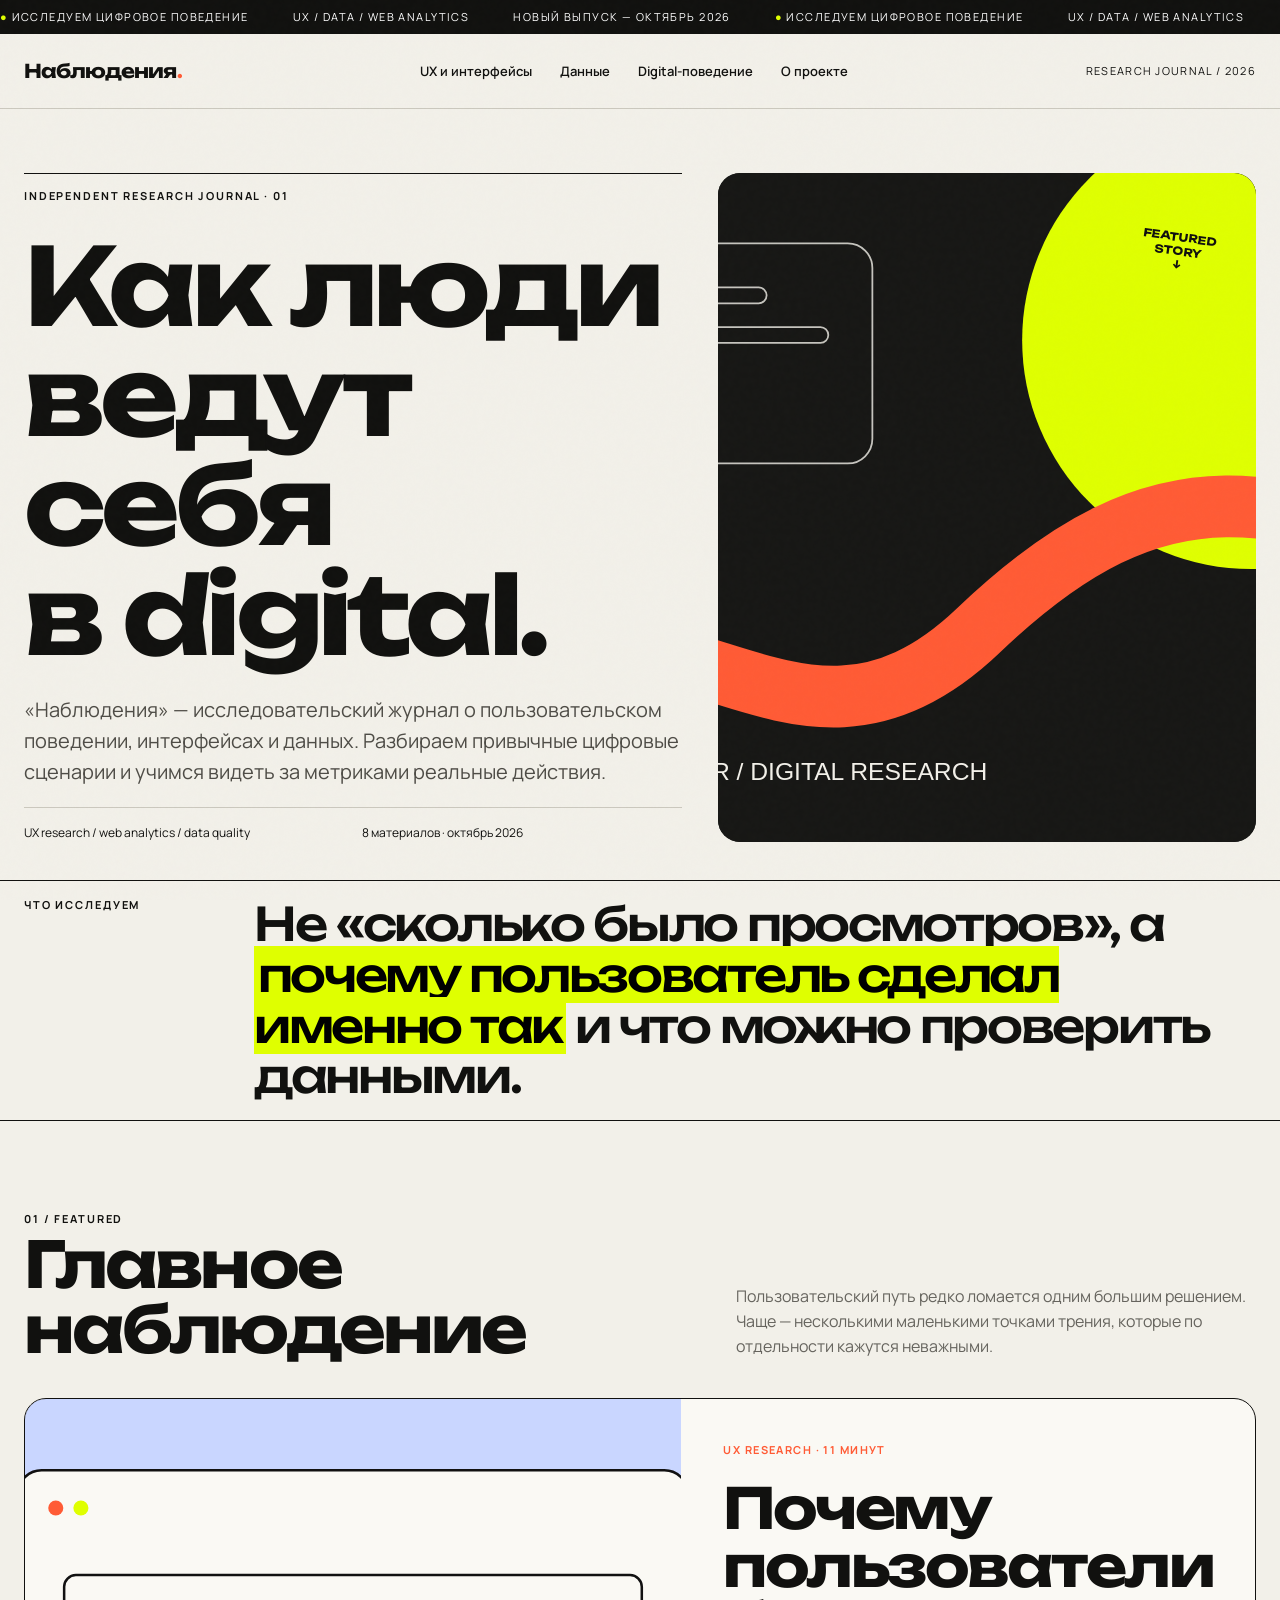
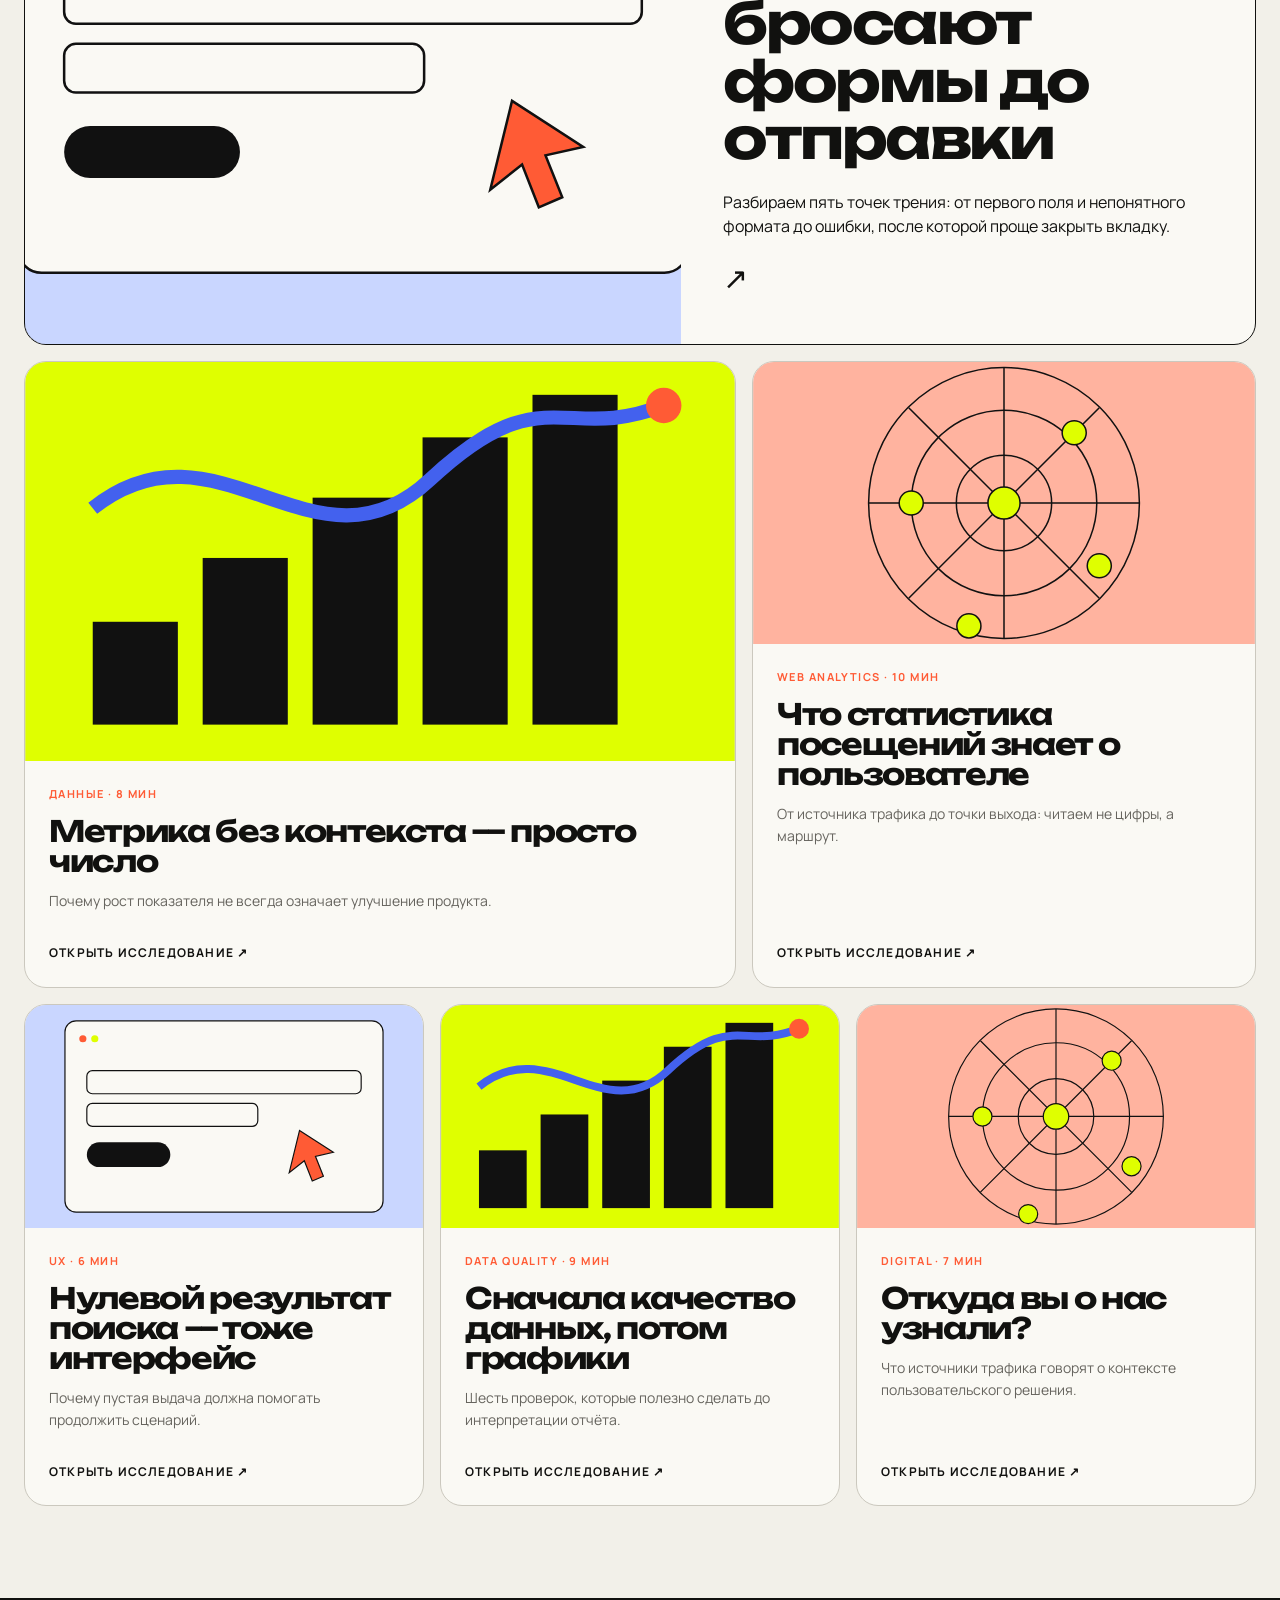
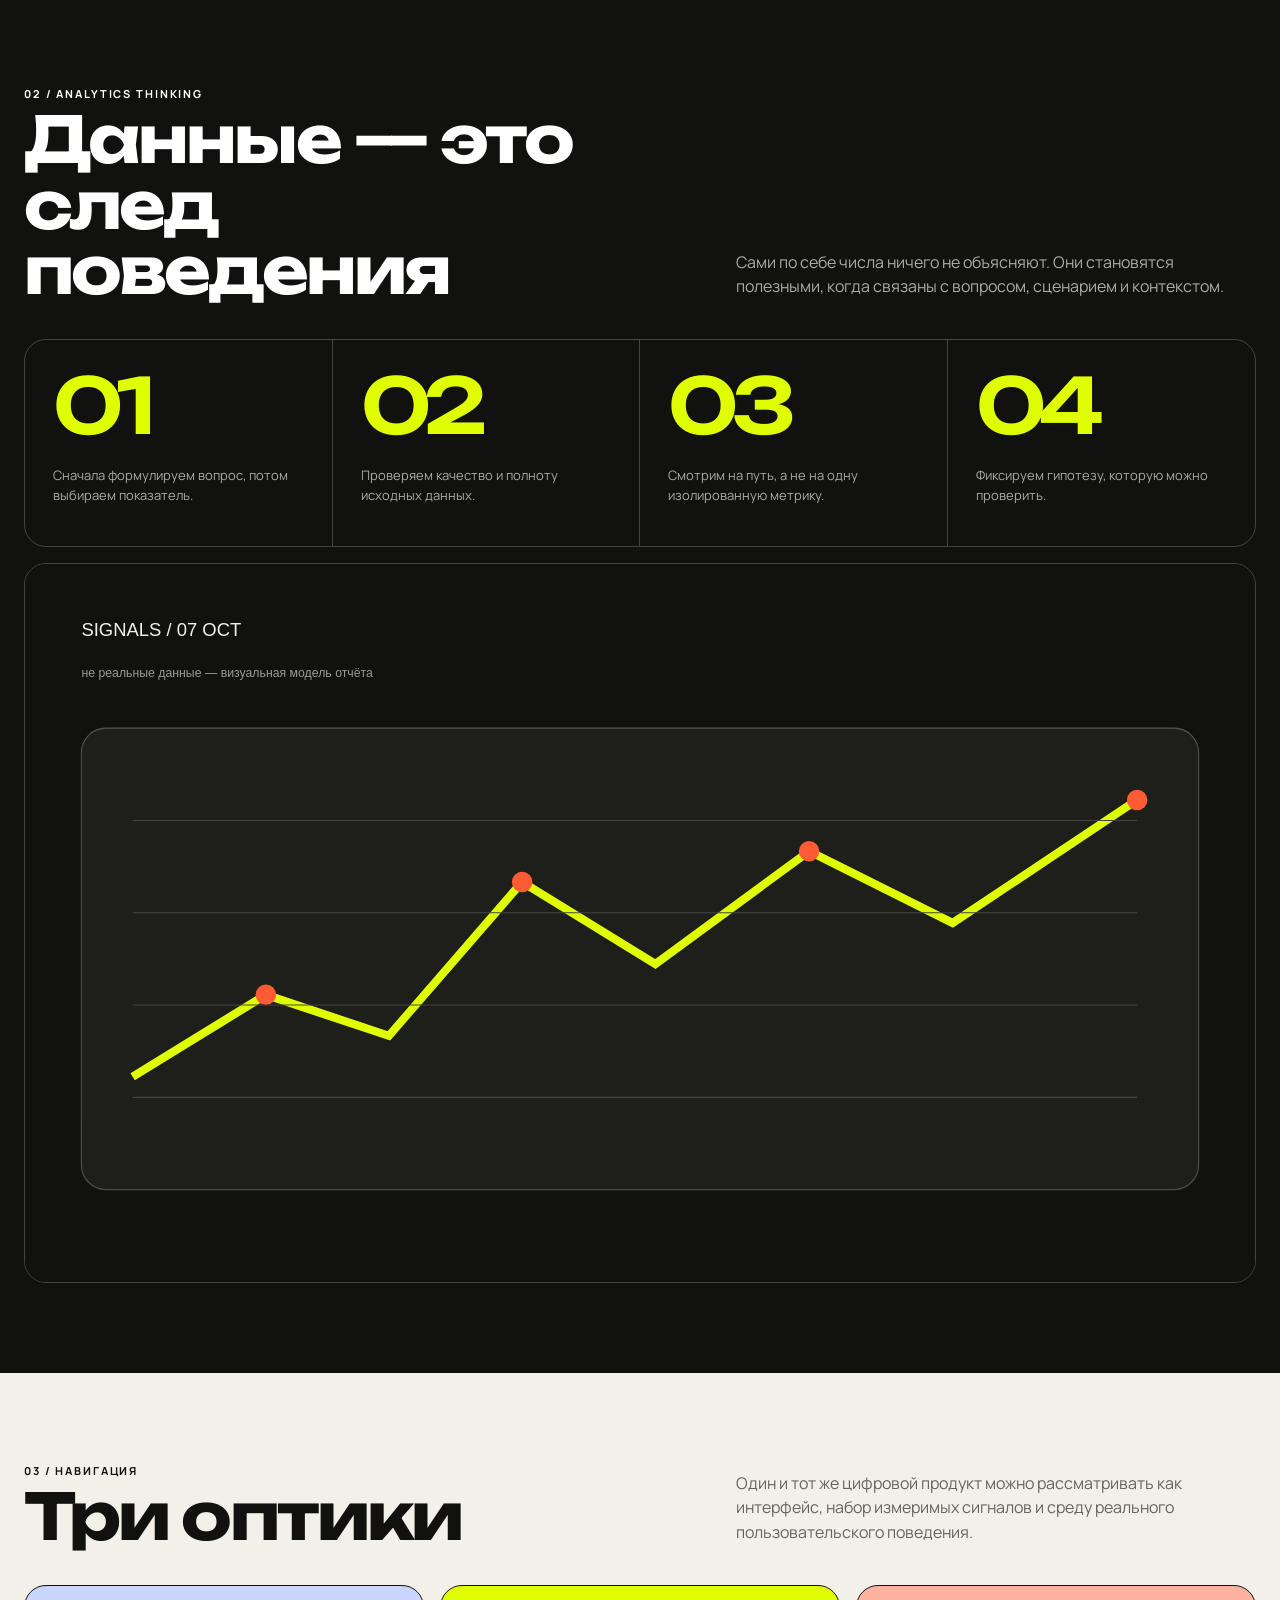
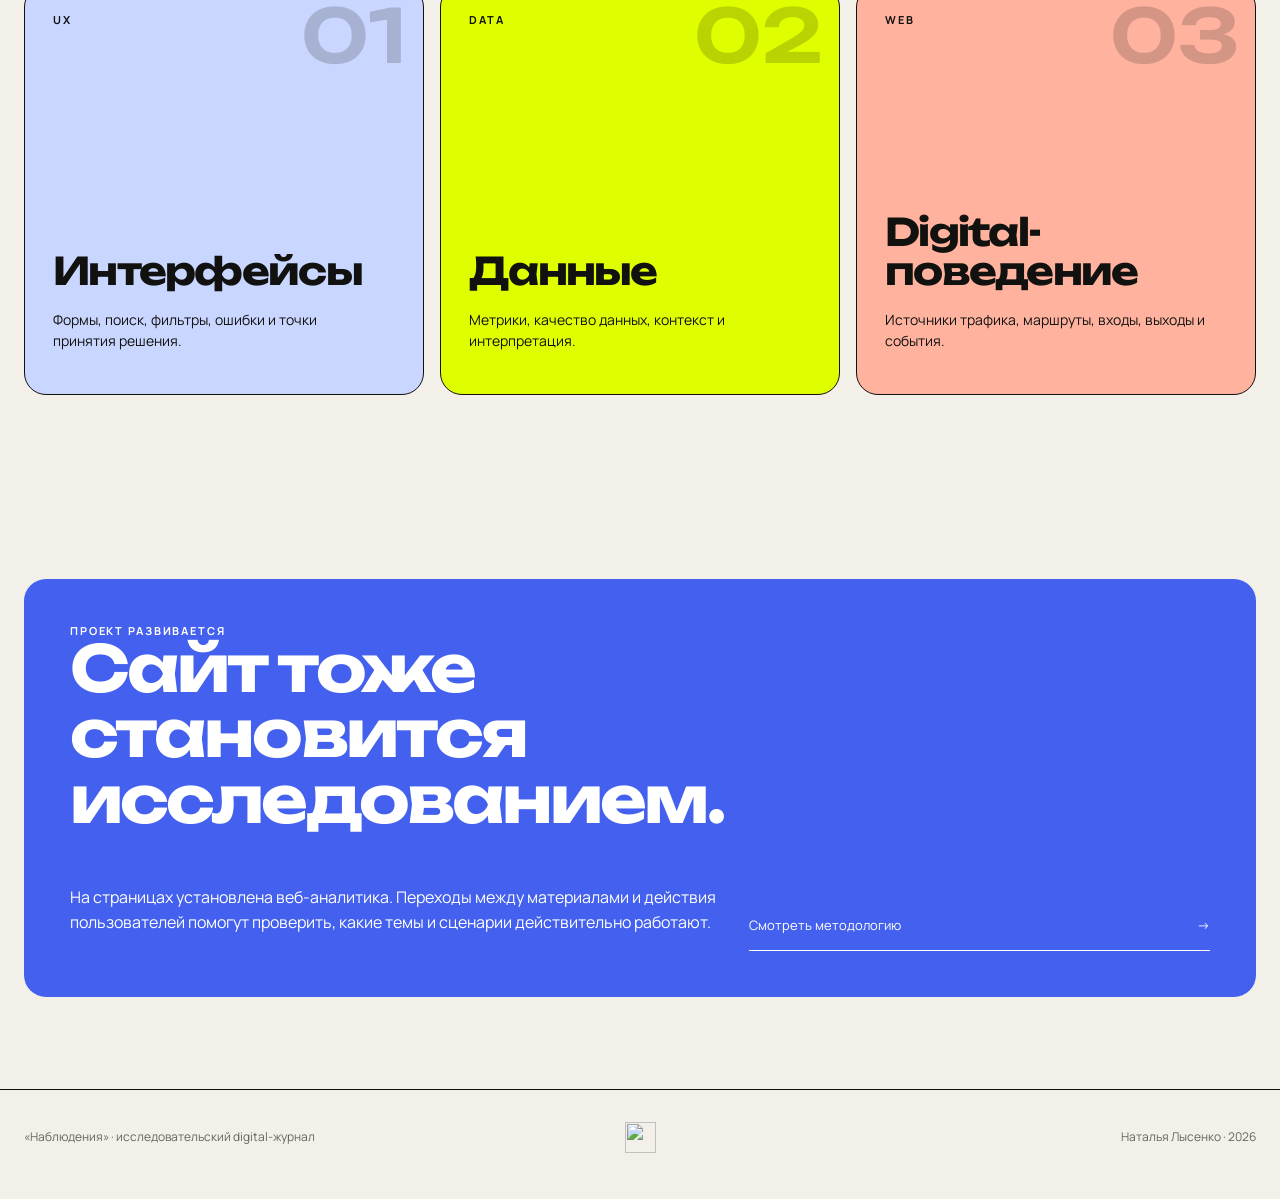
==== index.html @ cfd0d116 "Финальный дизайн исследовательского журнала" ====
<!doctype html><html lang="ru"><head><meta charset="utf-8"><meta name="viewport" content="width=device-width,initial-scale=1"><title>Исследовательский журнал о digital-поведении — Наблюдения</title><meta name="description" content="UX, web analytics, данные и пользовательское поведение."><link rel="stylesheet" href="style.css"></head><body><div class="progress"></div><div class="topbar"><div class="topbar-track"><span><b>●</b> исследуем цифровое поведение</span><span>UX / DATA / WEB ANALYTICS</span><span>новый выпуск — октябрь 2026</span><span><b>●</b> исследуем цифровое поведение</span><span>UX / DATA / WEB ANALYTICS</span><span>новый выпуск — октябрь 2026</span></div></div><header><div class="wrap"><nav><a class="logo" href="index.html">Наблюдения<i>.</i></a><div class="navlinks"><a href="interfaces.html">UX и интерфейсы</a><a href="data.html">Данные</a><a href="internet.html">Digital-поведение</a><a href="about.html">О проекте</a></div><div class="nav-meta">Research journal / 2026</div><button class="menu" aria-label="Меню">☰</button></nav></div></header><main>
<section class="wrap hero"><div class="hero-copy"><div><div class="kicker">Independent research journal · 01</div><h1>Как люди<br>ведут себя<br>в digital.</h1><p class="hero-lead">«Наблюдения» — исследовательский журнал о пользовательском поведении, интерфейсах и данных. Разбираем привычные цифровые сценарии и учимся видеть за метриками реальные действия.</p></div><div class="hero-foot"><span>UX research / web analytics / data quality</span><span>8 материалов · октябрь 2026</span></div></div><a class="hero-media" href="form.html"><img src="cover-behavior.svg" alt="Иллюстрация цифрового поведения"><div class="hero-badge">FEATURED<br>STORY<br>↓</div></a></section>
<section class="manifesto"><div class="wrap"><div class="kicker">Что исследуем</div><p>Не «сколько было просмотров», а <mark>почему пользователь сделал именно так</mark> и что можно проверить данными.</p></div></section>
<section class="section"><div class="wrap"><div class="section-head reveal"><div><div class="kicker">01 / Featured</div><h2>Главное наблюдение</h2></div><p>Пользовательский путь редко ломается одним большим решением. Чаще — несколькими маленькими точками трения, которые по отдельности кажутся неважными.</p></div><a class="lead-story reveal" href="form.html" data-event="featured_form"><div class="visual"><img src="cover-interface.svg" alt="Интерфейс формы"></div><div class="copy"><div class="story-meta">UX research · 11 минут</div><h3>Почему пользователи бросают формы до отправки</h3><p>Разбираем пять точек трения: от первого поля и непонятного формата до ошибки, после которой проще закрыть вкладку.</p><div class="arrow">↗</div></div></a><div class="story-grid"><a class="story-card reveal" href="metrics.html" data-event="home_metrics"><img src="cover-data.svg" alt=""><div class="body"><div class="story-meta">Данные · 8 мин</div><h3>Метрика без контекста — просто число</h3><p>Почему рост показателя не всегда означает улучшение продукта.</p><div class="read">Открыть исследование ↗</div></div></a><a class="story-card reveal" href="visits.html" data-event="home_visits"><img src="cover-internet.svg" alt=""><div class="body"><div class="story-meta">Web analytics · 10 мин</div><h3>Что статистика посещений знает о пользователе</h3><p>От источника трафика до точки выхода: читаем не цифры, а маршрут.</p><div class="read">Открыть исследование ↗</div></div></a><a class="story-card reveal" href="empty-search.html" data-event="home_empty-search"><img src="cover-interface.svg" alt=""><div class="body"><div class="story-meta">UX · 6 мин</div><h3>Нулевой результат поиска — тоже интерфейс</h3><p>Почему пустая выдача должна помогать продолжить сценарий.</p><div class="read">Открыть исследование ↗</div></div></a><a class="story-card reveal" href="quality.html" data-event="home_quality"><img src="cover-data.svg" alt=""><div class="body"><div class="story-meta">Data quality · 9 мин</div><h3>Сначала качество данных, потом графики</h3><p>Шесть проверок, которые полезно сделать до интерпретации отчёта.</p><div class="read">Открыть исследование ↗</div></div></a><a class="story-card reveal" href="referrals.html" data-event="home_referrals"><img src="cover-internet.svg" alt=""><div class="body"><div class="story-meta">Digital · 7 мин</div><h3>Откуда вы о нас узнали?</h3><p>Что источники трафика говорят о контексте пользовательского решения.</p><div class="read">Открыть исследование ↗</div></div></a></div></div></section>
<section class="data-band"><div class="wrap"><div class="section-head reveal"><div><div class="kicker">02 / Analytics thinking</div><h2>Данные — это след поведения</h2></div><p>Сами по себе числа ничего не объясняют. Они становятся полезными, когда связаны с вопросом, сценарием и контекстом.</p></div><div class="metrics-grid reveal"><div class="metric"><div class="num">01</div><p>Сначала формулируем вопрос, потом выбираем показатель.</p></div><div class="metric"><div class="num">02</div><p>Проверяем качество и полноту исходных данных.</p></div><div class="metric"><div class="num">03</div><p>Смотрим на путь, а не на одну изолированную метрику.</p></div><div class="metric"><div class="num">04</div><p>Фиксируем гипотезу, которую можно проверить.</p></div></div><div class="chart reveal"><img src="viz-dashboard.svg" alt="Концептуальная визуализация аналитического отчёта"></div></div></section>
<section class="section"><div class="wrap"><div class="section-head reveal"><div><div class="kicker">03 / Навигация</div><h2>Три оптики</h2></div><p>Один и тот же цифровой продукт можно рассматривать как интерфейс, набор измеримых сигналов и среду реального пользовательского поведения.</p></div><div class="topics"><a class="topic reveal" href="interfaces.html"><div class="n">01</div><div class="kicker">UX</div><h3>Интерфейсы</h3><p>Формы, поиск, фильтры, ошибки и точки принятия решения.</p></a><a class="topic reveal" href="data.html"><div class="n">02</div><div class="kicker">DATA</div><h3>Данные</h3><p>Метрики, качество данных, контекст и интерпретация.</p></a><a class="topic reveal" href="internet.html"><div class="n">03</div><div class="kicker">WEB</div><h3>Digital-поведение</h3><p>Источники трафика, маршруты, входы, выходы и события.</p></a></div></div></section>
<section class="section"><div class="wrap"><div class="newsletter reveal"><div><div class="kicker">Проект развивается</div><h2>Сайт тоже становится исследованием.</h2><p>На страницах установлена веб-аналитика. Переходы между материалами и действия пользователей помогут проверить, какие темы и сценарии действительно работают.</p></div><div class="fake-input">Смотреть методологию <span>→</span></div></div></div></section></main><footer><div class="wrap footer-grid"><span>«Наблюдения» · исследовательский digital-журнал</span><!--LiveInternet counter--><a href="https://www.liveinternet.ru/click" target="_blank"><img id="licntEFAA" width="31" height="31" style="border:0" title="LiveInternet" src="[data-uri]" alt=""/></a><script>(function(d,s){d.getElementById("licntEFAA").src="https://counter.yadro.ru/hit?t38.6;r"+escape(d.referrer)+((typeof(s)=="undefined")?"":";s"+s.width+"*"+s.height+"*"+(s.colorDepth?s.colorDepth:s.pixelDepth))+";u"+escape(d.URL)+";h"+escape(d.title.substring(0,150))+";"+Math.random()})(document,screen)</script><!--/LiveInternet--><span>Наталья Лысенко · 2026</span></div></footer><script src="script.js"></script></body></html>
---- style.css ----
@import url('https://fonts.googleapis.com/css2?family=Manrope:wght@400;500;600;700&family=Unbounded:wght@500;600;700&display=swap');
:root{--bg:#f2f0e9;--ink:#11110f;--muted:#66645e;--line:#cbc8be;--acid:#dfff00;--orange:#ff5b35;--blue:#4361ee;--paper:#faf9f4;--max:1280px;--r:22px}
*{box-sizing:border-box}html{scroll-behavior:smooth}body{margin:0;background:var(--bg);color:var(--ink);font-family:Manrope,Arial,sans-serif;line-height:1.55}body:before{content:"";position:fixed;inset:0;pointer-events:none;opacity:.12;background-image:url("data:image/svg+xml,%3Csvg viewBox='0 0 180 180' xmlns='http://www.w3.org/2000/svg'%3E%3Cfilter id='n'%3E%3CfeTurbulence type='fractalNoise' baseFrequency='.8' numOctaves='3' stitchTiles='stitch'/%3E%3C/filter%3E%3Crect width='100%25' height='100%25' filter='url(%23n)' opacity='.14'/%3E%3C/svg%3E");z-index:9999}a{color:inherit;text-decoration:none}img{display:block;max-width:100%}.wrap{width:min(calc(100% - 48px),var(--max));margin:auto}.display,h1,h2,h3{font-family:Unbounded,Arial,sans-serif;line-height:1.02;letter-spacing:-.045em}h1,h2,h3,p{margin-top:0}.kicker{font:700 11px/1 Manrope,sans-serif;text-transform:uppercase;letter-spacing:.17em}.muted{color:var(--muted)}
.topbar{height:34px;background:var(--ink);color:white;font-size:11px;text-transform:uppercase;letter-spacing:.13em;display:flex;align-items:center;overflow:hidden}.topbar-track{display:flex;gap:44px;white-space:nowrap;animation:marquee 24s linear infinite}.topbar b{color:var(--acid)}@keyframes marquee{to{transform:translateX(-50%)}}
header{position:sticky;top:0;z-index:100;background:rgba(242,240,233,.88);backdrop-filter:blur(16px);border-bottom:1px solid var(--line)}nav{height:74px;display:flex;align-items:center;justify-content:space-between}.logo{font:700 19px Unbounded,sans-serif;letter-spacing:-.05em}.logo i{color:var(--orange);font-style:normal}.navlinks{display:flex;gap:28px;font-size:13px;font-weight:600}.navlinks a{transition:.2s}.navlinks a:hover{opacity:.5}.nav-meta{font-size:11px;text-transform:uppercase;letter-spacing:.12em}.menu{display:none;background:none;border:0;font-size:22px}.progress{position:fixed;top:0;left:0;height:3px;background:var(--orange);width:0;z-index:200}
.hero{min-height:680px;padding:64px 0 38px;display:grid;grid-template-columns:1.1fr .9fr;gap:36px;align-items:stretch}.hero-copy{display:flex;flex-direction:column;justify-content:space-between;border-top:1px solid var(--ink);padding-top:16px}.hero h1{font-size:clamp(62px,8.4vw,126px);margin:30px 0 24px}.hero-lead{font-size:20px;max-width:680px;color:#4e4c46}.hero-foot{display:grid;grid-template-columns:1fr 1fr;gap:18px;border-top:1px solid var(--line);padding-top:16px;font-size:12px}.hero-media{position:relative;border-radius:var(--r);overflow:hidden;background:#171715;min-height:560px}.hero-media img{width:100%;height:100%;object-fit:cover;transition:transform .8s cubic-bezier(.2,.8,.2,1)}.hero-media:hover img{transform:scale(1.035)}.hero-badge{position:absolute;right:18px;top:18px;width:120px;height:120px;border-radius:50%;background:var(--acid);display:grid;place-items:center;text-align:center;font:700 11px Unbounded;transform:rotate(8deg);animation:float 4s ease-in-out infinite}@keyframes float{50%{transform:rotate(4deg) translateY(8px)}}
.manifesto{border-block:1px solid var(--ink);padding:18px 0}.manifesto .wrap{display:grid;grid-template-columns:180px 1fr;gap:50px;align-items:start}.manifesto p{font:500 clamp(26px,3.6vw,52px)/1.1 Unbounded;margin:0;letter-spacing:-.05em}.manifesto mark{background:var(--acid);padding:0 .08em}
.section{padding:92px 0}.section-head{display:grid;grid-template-columns:1fr 1fr;gap:32px;align-items:end;margin-bottom:36px}.section-head h2{font-size:clamp(38px,5vw,68px);margin:8px 0 0}.section-head p{max-width:520px;margin:0 0 4px auto;color:var(--muted)}
.lead-story{display:grid;grid-template-columns:1.1fr .9fr;border:1px solid var(--ink);border-radius:var(--r);overflow:hidden;background:var(--paper);transition:.3s}.lead-story:hover{transform:translateY(-4px);box-shadow:8px 8px 0 var(--ink)}.lead-story .visual{min-height:500px;background:#191917}.lead-story .visual img{width:100%;height:100%;object-fit:cover}.lead-story .copy{padding:42px;display:flex;flex-direction:column}.lead-story h3{font-size:clamp(36px,4.4vw,62px);margin:22px 0}.story-meta{font-size:11px;text-transform:uppercase;letter-spacing:.13em;color:var(--orange);font-weight:700}.arrow{margin-top:auto;font-size:30px}.story-grid{display:grid;grid-template-columns:repeat(12,1fr);gap:16px;margin-top:16px}.story-card{border:1px solid var(--line);background:var(--paper);border-radius:var(--r);overflow:hidden;transition:.25s;display:flex;flex-direction:column}.story-card:nth-child(1){grid-column:span 7}.story-card:nth-child(2){grid-column:span 5}.story-card:nth-child(3){grid-column:span 4}.story-card:nth-child(4){grid-column:span 4}.story-card:nth-child(5){grid-column:span 4}.story-card:hover{border-color:var(--ink);transform:translateY(-5px)}.story-card img{width:100%;aspect-ratio:16/9;object-fit:cover;background:#ddd}.story-card .body{padding:24px;display:flex;flex-direction:column;flex:1}.story-card h3{font-size:clamp(22px,2.3vw,32px);margin:14px 0}.story-card p{color:var(--muted);font-size:14px}.story-card .read{margin-top:auto;padding-top:18px;font-size:12px;font-weight:700;text-transform:uppercase;letter-spacing:.1em}
.data-band{background:var(--ink);color:white;padding:90px 0}.data-band .section-head p{color:#aaa}.metrics-grid{display:grid;grid-template-columns:repeat(4,1fr);border:1px solid #444;border-radius:var(--r);overflow:hidden}.metric{padding:28px;border-right:1px solid #444;min-height:190px}.metric:last-child{border:0}.metric .num{font:600 clamp(48px,6vw,82px)/1 Unbounded;color:var(--acid);letter-spacing:-.08em}.metric p{font-size:13px;color:#aaa;margin-top:20px}.chart{margin-top:16px;border:1px solid #444;border-radius:var(--r);overflow:hidden}.chart img{width:100%}
.topics{display:grid;grid-template-columns:repeat(3,1fr);gap:16px}.topic{min-height:410px;border:1px solid var(--ink);border-radius:var(--r);padding:28px;position:relative;overflow:hidden;display:flex;flex-direction:column}.topic:nth-child(1){background:#c9d6ff}.topic:nth-child(2){background:var(--acid)}.topic:nth-child(3){background:#ffb39f}.topic .n{font:600 74px/1 Unbounded;opacity:.18;position:absolute;right:16px;top:12px}.topic h3{font-size:38px;margin:auto 0 18px}.topic p{font-size:14px;max-width:320px}.topic:hover .n{transform:rotate(8deg);transition:.3s}
.newsletter{display:grid;grid-template-columns:1fr .7fr;gap:20px;background:var(--blue);color:white;border-radius:var(--r);padding:46px}.newsletter h2{font-size:clamp(38px,5vw,66px)}.newsletter .fake-input{align-self:end;border-bottom:1px solid white;padding:14px 0;display:flex;justify-content:space-between;font-size:13px}
.pagehero{padding:78px 0 44px;border-bottom:1px solid var(--ink)}.pagehero-grid{display:grid;grid-template-columns:1.1fr .9fr;gap:40px;align-items:end}.pagehero h1{font-size:clamp(56px,8vw,112px);margin:18px 0}.pagehero p{font-size:18px;color:var(--muted);max-width:650px}.pagehero img{border-radius:var(--r);width:100%;aspect-ratio:4/3;object-fit:cover}
.category-list{padding:50px 0 100px}.category-row{display:grid;grid-template-columns:80px 1.25fr .7fr 70px;gap:24px;align-items:center;border-bottom:1px solid var(--line);padding:26px 0;transition:.2s}.category-row:hover{padding-left:12px;border-color:var(--ink)}.category-row .idx{font:600 13px Unbounded;color:var(--orange)}.category-row h3{font-size:clamp(24px,3vw,40px);margin:0}.category-row p{font-size:13px;color:var(--muted);margin:0}.category-row .go{font-size:26px;text-align:right}
.article-head{padding:76px 0 42px}.article-head .meta{display:flex;gap:18px;font-size:11px;text-transform:uppercase;letter-spacing:.12em;font-weight:700;color:var(--orange)}.article-head h1{font-size:clamp(48px,7vw,94px);max-width:1120px;margin:24px 0}.article-head .dek{font-size:22px;max-width:760px;color:var(--muted)}.article-cover{width:min(calc(100% - 48px),1440px);margin:0 auto 64px;border-radius:var(--r);overflow:hidden;max-height:700px}.article-cover img{width:100%;height:100%;object-fit:cover}.article-shell{width:min(calc(100% - 48px),1100px);margin:auto;display:grid;grid-template-columns:220px minmax(0,720px);gap:70px;padding-bottom:100px}.toc{position:sticky;top:110px;align-self:start;font-size:12px;color:var(--muted);border-top:1px solid var(--ink);padding-top:14px}.toc strong{color:var(--ink);display:block;margin-bottom:10px}.toc a{display:block;padding:5px 0}.article p,.article li{font-size:18px;color:#3f3e39}.article>p:first-child{font-size:24px;color:var(--ink);font-weight:500}.article h2{font-size:36px;margin:58px 0 18px}.article h3{font-size:25px;margin:40px 0 12px}.article ul{padding-left:22px}.pull{font:500 30px/1.25 Unbounded;border-block:1px solid var(--ink);padding:28px 0;margin:42px 0;letter-spacing:-.04em}.note{background:var(--acid);padding:24px;border-radius:16px;margin:36px 0;font-size:15px}.inline-viz{margin:42px 0;border:1px solid var(--line);border-radius:var(--r);overflow:hidden;background:var(--paper)}.inline-viz img{width:100%}.article-actions{border-top:1px solid var(--line);margin-top:54px;padding-top:24px;display:flex;gap:12px;align-items:center}.btn{border:1px solid var(--ink);background:transparent;border-radius:999px;padding:12px 18px;font-weight:700;cursor:pointer}.btn:hover,.btn.active{background:var(--ink);color:white}.thanks{font-size:12px;color:var(--muted)}
.about-hero{padding:80px 0}.about-hero h1{font-size:clamp(58px,9vw,128px);max-width:1100px}.about-grid{display:grid;grid-template-columns:1fr 1fr;gap:16px;padding-bottom:90px}.about-block{min-height:350px;border:1px solid var(--ink);border-radius:var(--r);padding:34px;display:flex;flex-direction:column}.about-block:nth-child(2){background:var(--acid)}.about-block:nth-child(3){background:#c9d6ff}.about-block h2{font-size:40px;margin-top:auto}.about-block p{max-width:550px}
footer{border-top:1px solid var(--ink);padding:32px 0 46px}.footer-grid{display:grid;grid-template-columns:1fr auto 1fr;align-items:center;font-size:12px;color:var(--muted)}.footer-grid>span:last-child{text-align:right}.footer-grid img{width:31px;height:31px}
.reveal{opacity:0;transform:translateY(22px);transition:opacity .7s,transform .7s}.reveal.visible{opacity:1;transform:none}
@media(max-width:900px){.hero,.pagehero-grid,.lead-story,.section-head,.newsletter{grid-template-columns:1fr}.hero{min-height:0}.hero-media{min-height:460px}.manifesto .wrap{grid-template-columns:1fr}.story-card:nth-child(n){grid-column:span 6}.metrics-grid{grid-template-columns:1fr 1fr}.metric:nth-child(2){border-right:0}.metric{border-bottom:1px solid #444}.topics{grid-template-columns:1fr}.article-shell{grid-template-columns:1fr}.toc{display:none}.nav-meta{display:none}}
@media(max-width:650px){.wrap,.article-cover,.article-shell{width:min(calc(100% - 28px),var(--max))}.navlinks{display:none;position:absolute;left:14px;right:14px;top:68px;background:var(--paper);border:1px solid var(--ink);border-radius:14px;padding:18px;flex-direction:column}.navlinks.open{display:flex}.menu{display:block}.hero{padding-top:38px}.hero h1{font-size:58px}.hero-media{min-height:390px}.hero-foot{grid-template-columns:1fr}.section{padding:64px 0}.story-card:nth-child(n){grid-column:span 12}.metrics-grid{grid-template-columns:1fr}.metric{border-right:0}.category-row{grid-template-columns:44px 1fr 35px}.category-row p{display:none}.article-head{padding-top:48px}.article-head h1{font-size:44px}.article p,.article li{font-size:17px}.about-grid{grid-template-columns:1fr}.footer-grid{grid-template-columns:1fr auto}.footer-grid>span:last-child{display:none}}
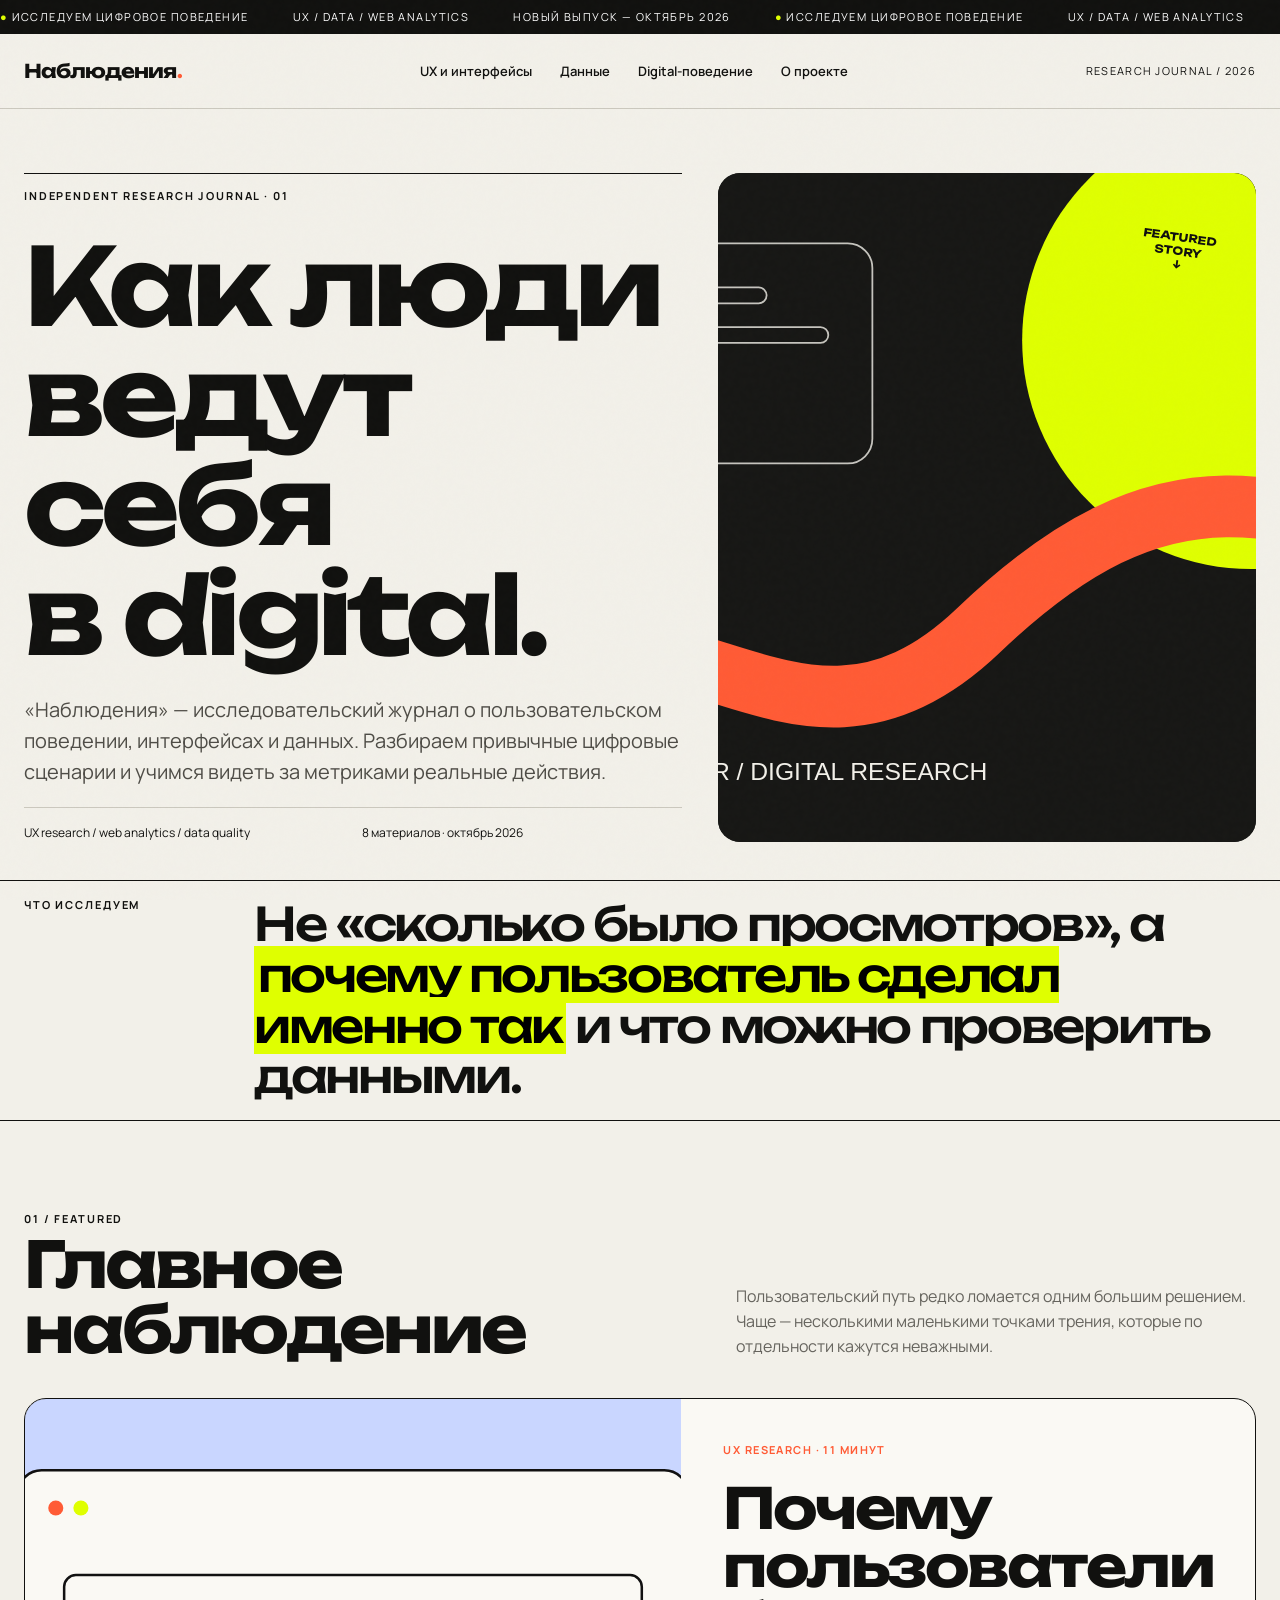
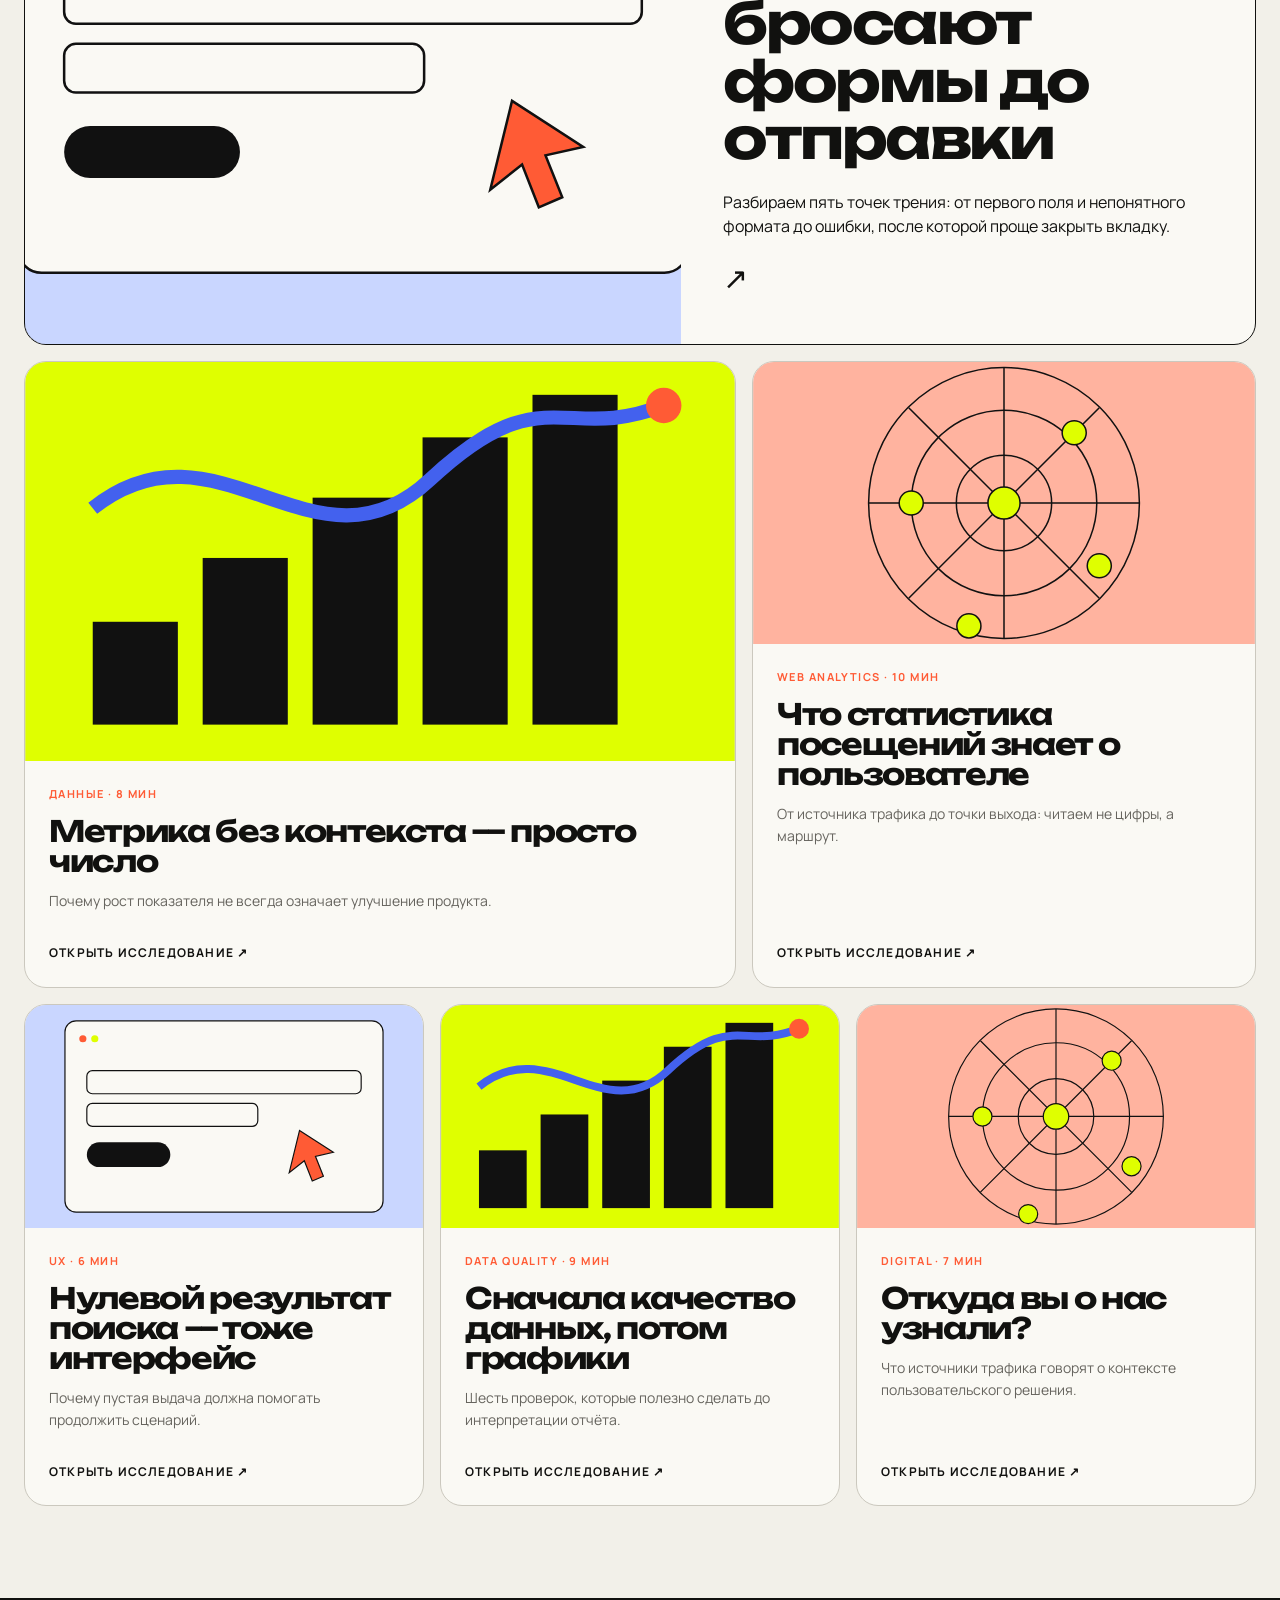
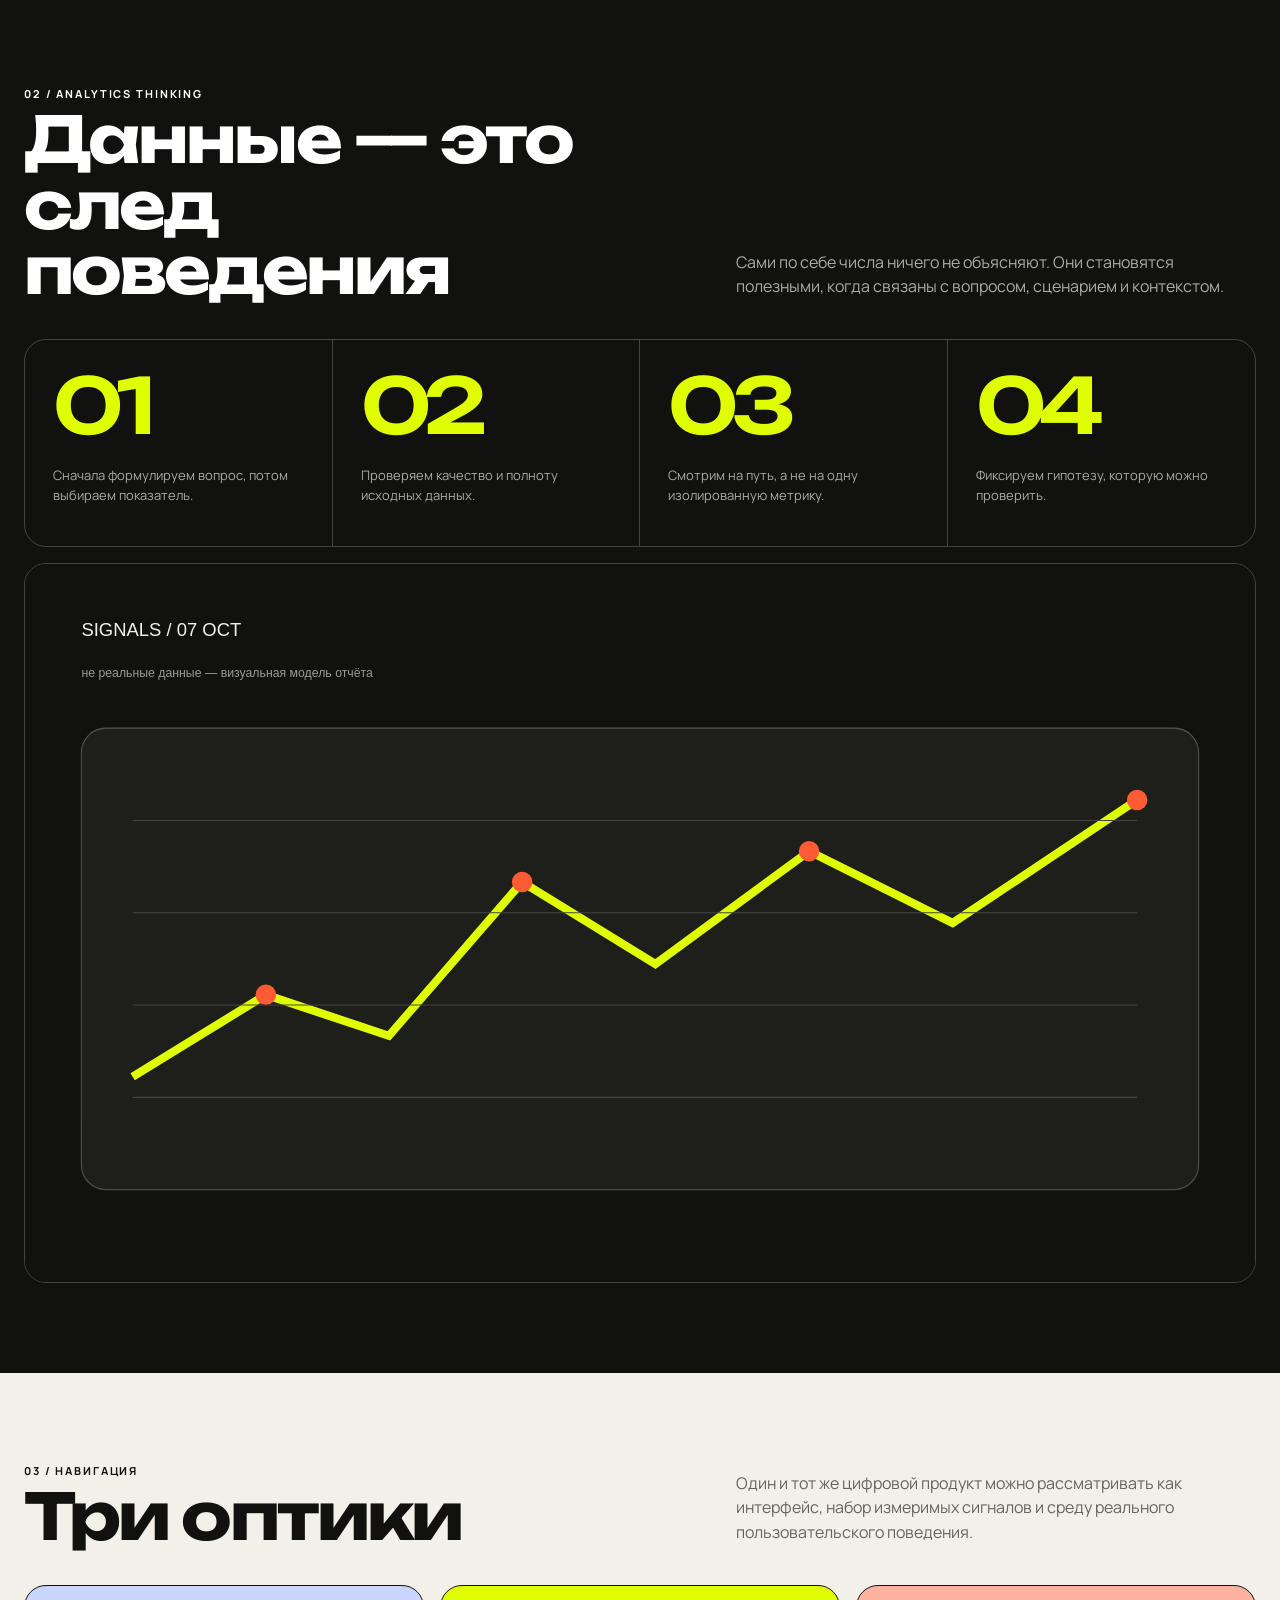
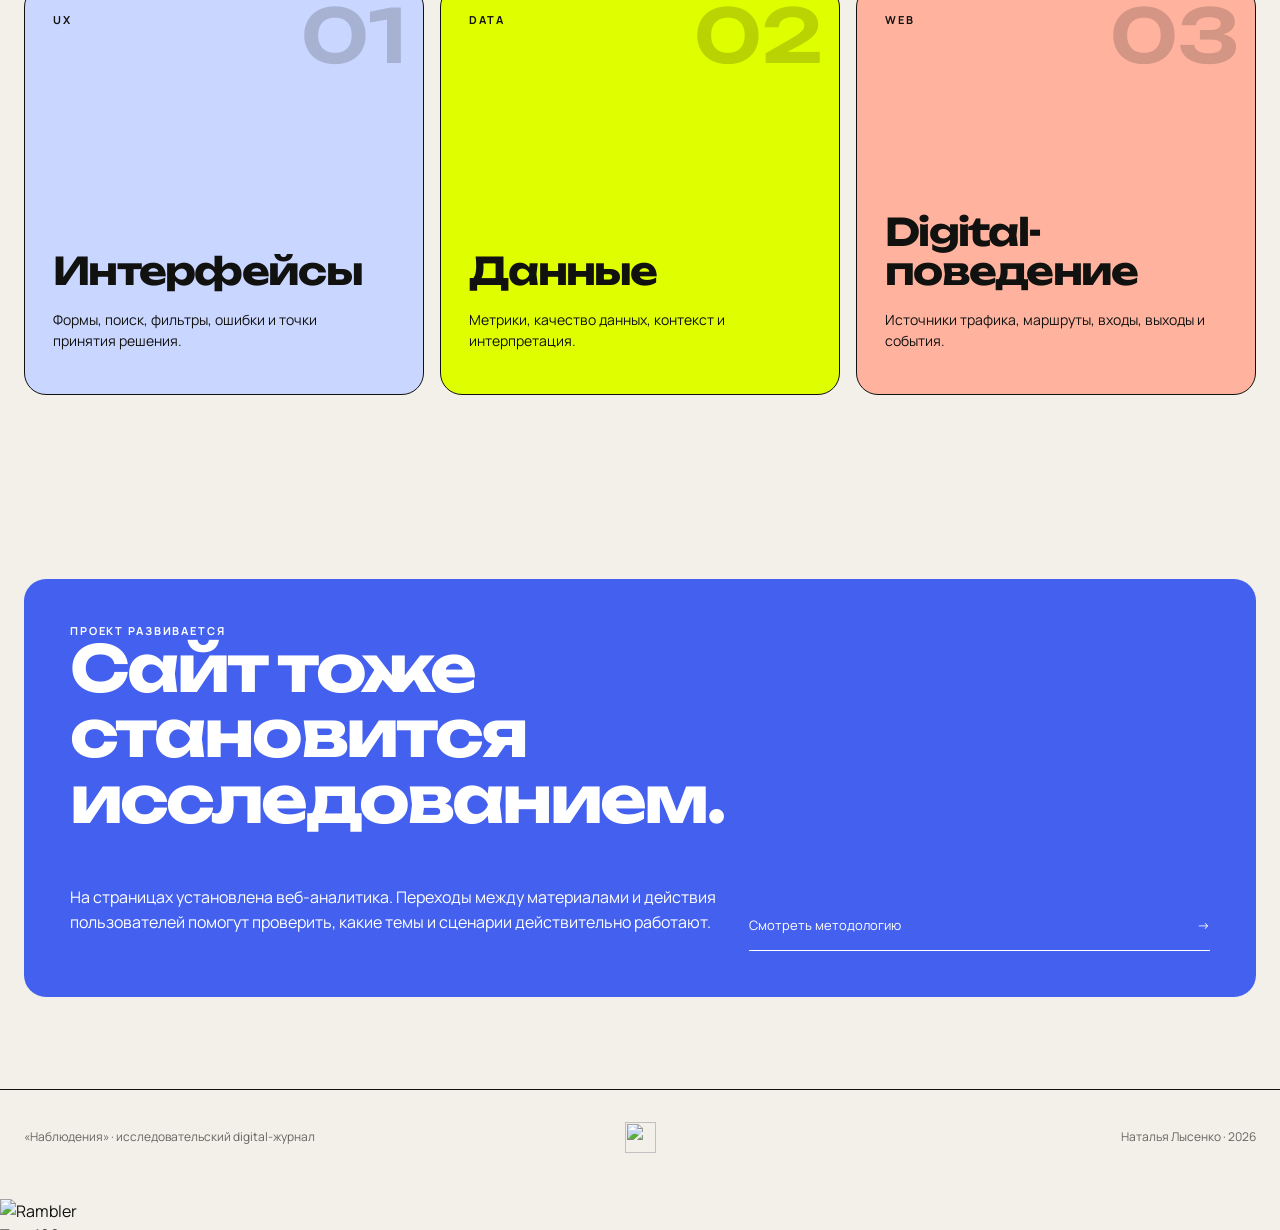
==== commit 65879b2f: "Update index.html" ====
--- a/index.html
+++ b/index.html
@@ -1,7 +1,58 @@
-<!doctype html><html lang="ru"><head><meta charset="utf-8"><meta name="viewport" content="width=device-width,initial-scale=1"><title>Исследовательский журнал о digital-поведении — Наблюдения</title><meta name="description" content="UX, web analytics, данные и пользовательское поведение."><link rel="stylesheet" href="style.css"></head><body><div class="progress"></div><div class="topbar"><div class="topbar-track"><span><b>●</b> исследуем цифровое поведение</span><span>UX / DATA / WEB ANALYTICS</span><span>новый выпуск — октябрь 2026</span><span><b>●</b> исследуем цифровое поведение</span><span>UX / DATA / WEB ANALYTICS</span><span>новый выпуск — октябрь 2026</span></div></div><header><div class="wrap"><nav><a class="logo" href="index.html">Наблюдения<i>.</i></a><div class="navlinks"><a href="interfaces.html">UX и интерфейсы</a><a href="data.html">Данные</a><a href="internet.html">Digital-поведение</a><a href="about.html">О проекте</a></div><div class="nav-meta">Research journal / 2026</div><button class="menu" aria-label="Меню">☰</button></nav></div></header><main>
+<!doctype html><html lang="ru"><head><meta charset="utf-8"><meta name="viewport" content="width=device-width,initial-scale=1"><title>Исследовательский журнал о digital-поведении — Наблюдения</title><meta name="description" content="UX, web analytics, данные и пользовательское поведение."><link rel="stylesheet" href="style.css"><!-- Top.Mail.Ru counter -->
+<script type="text/javascript">
+var _tmr = window._tmr || (window._tmr = []);
+_tmr.push({id: "3800128", type: "pageView", start: (new Date()).getTime()});
+(function (d, w, id) {
+  if (d.getElementById(id)) return;
+  var ts = d.createElement("script"); ts.type = "text/javascript"; ts.async = true; ts.id = id;
+  ts.src = "https://top-fwz1.mail.ru/js/code.js";
+  var f = function () {var s = d.getElementsByTagName("script")[0]; s.parentNode.insertBefore(ts, s);};
+  if (w.opera == "[object Opera]") { d.addEventListener("DOMContentLoaded", f, false); } else { f(); }
+})(document, window, "tmr-code");
+</script>
+<noscript><div><img src="https://top-fwz1.mail.ru/counter?id=3800128;js=na" style="position:absolute;left:-9999px;" alt="Top.Mail.Ru" /></div></noscript>
+<!-- /Top.Mail.Ru counter -->
+</head><body><div class="progress"></div><div class="topbar"><div class="topbar-track"><span><b>●</b> исследуем цифровое поведение</span><span>UX / DATA / WEB ANALYTICS</span><span>новый выпуск — октябрь 2026</span><span><b>●</b> исследуем цифровое поведение</span><span>UX / DATA / WEB ANALYTICS</span><span>новый выпуск — октябрь 2026</span></div></div><header><div class="wrap"><nav><a class="logo" href="index.html">Наблюдения<i>.</i></a><div class="navlinks"><a href="interfaces.html">UX и интерфейсы</a><a href="data.html">Данные</a><a href="internet.html">Digital-поведение</a><a href="about.html">О проекте</a></div><div class="nav-meta">Research journal / 2026</div><button class="menu" aria-label="Меню">☰</button></nav></div></header><main>
 <section class="wrap hero"><div class="hero-copy"><div><div class="kicker">Independent research journal · 01</div><h1>Как люди<br>ведут себя<br>в digital.</h1><p class="hero-lead">«Наблюдения» — исследовательский журнал о пользовательском поведении, интерфейсах и данных. Разбираем привычные цифровые сценарии и учимся видеть за метриками реальные действия.</p></div><div class="hero-foot"><span>UX research / web analytics / data quality</span><span>8 материалов · октябрь 2026</span></div></div><a class="hero-media" href="form.html"><img src="cover-behavior.svg" alt="Иллюстрация цифрового поведения"><div class="hero-badge">FEATURED<br>STORY<br>↓</div></a></section>
 <section class="manifesto"><div class="wrap"><div class="kicker">Что исследуем</div><p>Не «сколько было просмотров», а <mark>почему пользователь сделал именно так</mark> и что можно проверить данными.</p></div></section>
-<section class="section"><div class="wrap"><div class="section-head reveal"><div><div class="kicker">01 / Featured</div><h2>Главное наблюдение</h2></div><p>Пользовательский путь редко ломается одним большим решением. Чаще — несколькими маленькими точками трения, которые по отдельности кажутся неважными.</p></div><a class="lead-story reveal" href="form.html" data-event="featured_form"><div class="visual"><img src="cover-interface.svg" alt="Интерфейс формы"></div><div class="copy"><div class="story-meta">UX research · 11 минут</div><h3>Почему пользователи бросают формы до отправки</h3><p>Разбираем пять точек трения: от первого поля и непонятного формата до ошибки, после которой проще закрыть вкладку.</p><div class="arrow">↗</div></div></a><div class="story-grid"><a class="story-card reveal" href="metrics.html" data-event="home_metrics"><img src="cover-data.svg" alt=""><div class="body"><div class="story-meta">Данные · 8 мин</div><h3>Метрика без контекста — просто число</h3><p>Почему рост показателя не всегда означает улучшение продукта.</p><div class="read">Открыть исследование ↗</div></div></a><a class="story-card reveal" href="visits.html" data-event="home_visits"><img src="cover-internet.svg" alt=""><div class="body"><div class="story-meta">Web analytics · 10 мин</div><h3>Что статистика посещений знает о пользователе</h3><p>От источника трафика до точки выхода: читаем не цифры, а маршрут.</p><div class="read">Открыть исследование ↗</div></div></a><a class="story-card reveal" href="empty-search.html" data-event="home_empty-search"><img src="cover-interface.svg" alt=""><div class="body"><div class="story-meta">UX · 6 мин</div><h3>Нулевой результат поиска — тоже интерфейс</h3><p>Почему пустая выдача должна помогать продолжить сценарий.</p><div class="read">Открыть исследование ↗</div></div></a><a class="story-card reveal" href="quality.html" data-event="home_quality"><img src="cover-data.svg" alt=""><div class="body"><div class="story-meta">Data quality · 9 мин</div><h3>Сначала качество данных, потом графики</h3><p>Шесть проверок, которые полезно сделать до интерпретации отчёта.</p><div class="read">Открыть исследование ↗</div></div></a><a class="story-card reveal" href="referrals.html" data-event="home_referrals"><img src="cover-internet.svg" alt=""><div class="body"><div class="story-meta">Digital · 7 мин</div><h3>Откуда вы о нас узнали?</h3><p>Что источники трафика говорят о контексте пользовательского решения.</p><div class="read">Открыть исследование ↗</div></div></a></div></div></section>
+<section class="section"><div class="wrap"><div class="section-head reveal"><div><div class="kicker">01 / Featured</div><h2>Главное наблюдение</h2></div><p>Пользовательский путь редко ломается одним большим решением. Чаще — несколькими маленькими точками трения, которые по отдельности кажутся неважными.</p></div><a class="lead-story reveal" href="form.html" data-analytics-block="interaction" data-event="featured_form"><div class="visual"><img src="cover-interface.svg" alt="Интерфейс формы"></div><div class="copy"><div class="story-meta">UX research · 11 минут</div><h3>Почему пользователи бросают формы до отправки</h3><p>Разбираем пять точек трения: от первого поля и непонятного формата до ошибки, после которой проще закрыть вкладку.</p><div class="arrow">↗</div></div></a><div class="story-grid"><a class="story-card reveal" href="metrics.html" data-analytics-block="interaction" data-event="home_metrics"><img src="cover-data.svg" alt=""><div class="body"><div class="story-meta">Данные · 8 мин</div><h3>Метрика без контекста — просто число</h3><p>Почему рост показателя не всегда означает улучшение продукта.</p><div class="read">Открыть исследование ↗</div></div></a><a class="story-card reveal" href="visits.html" data-analytics-block="interaction" data-event="home_visits"><img src="cover-internet.svg" alt=""><div class="body"><div class="story-meta">Web analytics · 10 мин</div><h3>Что статистика посещений знает о пользователе</h3><p>От источника трафика до точки выхода: читаем не цифры, а маршрут.</p><div class="read">Открыть исследование ↗</div></div></a><a class="story-card reveal" href="empty-search.html" data-analytics-block="interaction" data-event="home_empty-search"><img src="cover-interface.svg" alt=""><div class="body"><div class="story-meta">UX · 6 мин</div><h3>Нулевой результат поиска — тоже интерфейс</h3><p>Почему пустая выдача должна помогать продолжить сценарий.</p><div class="read">Открыть исследование ↗</div></div></a><a class="story-card reveal" href="quality.html" data-analytics-block="interaction" data-event="home_quality"><img src="cover-data.svg" alt=""><div class="body"><div class="story-meta">Data quality · 9 мин</div><h3>Сначала качество данных, потом графики</h3><p>Шесть проверок, которые полезно сделать до интерпретации отчёта.</p><div class="read">Открыть исследование ↗</div></div></a><a class="story-card reveal" href="referrals.html" data-analytics-block="interaction" data-event="home_referrals"><img src="cover-internet.svg" alt=""><div class="body"><div class="story-meta">Digital · 7 мин</div><h3>Откуда вы о нас узнали?</h3><p>Что источники трафика говорят о контексте пользовательского решения.</p><div class="read">Открыть исследование ↗</div></div></a></div></div></section>
 <section class="data-band"><div class="wrap"><div class="section-head reveal"><div><div class="kicker">02 / Analytics thinking</div><h2>Данные — это след поведения</h2></div><p>Сами по себе числа ничего не объясняют. Они становятся полезными, когда связаны с вопросом, сценарием и контекстом.</p></div><div class="metrics-grid reveal"><div class="metric"><div class="num">01</div><p>Сначала формулируем вопрос, потом выбираем показатель.</p></div><div class="metric"><div class="num">02</div><p>Проверяем качество и полноту исходных данных.</p></div><div class="metric"><div class="num">03</div><p>Смотрим на путь, а не на одну изолированную метрику.</p></div><div class="metric"><div class="num">04</div><p>Фиксируем гипотезу, которую можно проверить.</p></div></div><div class="chart reveal"><img src="viz-dashboard.svg" alt="Концептуальная визуализация аналитического отчёта"></div></div></section>
 <section class="section"><div class="wrap"><div class="section-head reveal"><div><div class="kicker">03 / Навигация</div><h2>Три оптики</h2></div><p>Один и тот же цифровой продукт можно рассматривать как интерфейс, набор измеримых сигналов и среду реального пользовательского поведения.</p></div><div class="topics"><a class="topic reveal" href="interfaces.html"><div class="n">01</div><div class="kicker">UX</div><h3>Интерфейсы</h3><p>Формы, поиск, фильтры, ошибки и точки принятия решения.</p></a><a class="topic reveal" href="data.html"><div class="n">02</div><div class="kicker">DATA</div><h3>Данные</h3><p>Метрики, качество данных, контекст и интерпретация.</p></a><a class="topic reveal" href="internet.html"><div class="n">03</div><div class="kicker">WEB</div><h3>Digital-поведение</h3><p>Источники трафика, маршруты, входы, выходы и события.</p></a></div></div></section>
-<section class="section"><div class="wrap"><div class="newsletter reveal"><div><div class="kicker">Проект развивается</div><h2>Сайт тоже становится исследованием.</h2><p>На страницах установлена веб-аналитика. Переходы между материалами и действия пользователей помогут проверить, какие темы и сценарии действительно работают.</p></div><div class="fake-input">Смотреть методологию <span>→</span></div></div></div></section></main><footer><div class="wrap footer-grid"><span>«Наблюдения» · исследовательский digital-журнал</span><!--LiveInternet counter--><a href="https://www.liveinternet.ru/click" target="_blank"><img id="licntEFAA" width="31" height="31" style="border:0" title="LiveInternet" src="[data-uri]" alt=""/></a><script>(function(d,s){d.getElementById("licntEFAA").src="https://counter.yadro.ru/hit?t38.6;r"+escape(d.referrer)+((typeof(s)=="undefined")?"":";s"+s.width+"*"+s.height+"*"+(s.colorDepth?s.colorDepth:s.pixelDepth))+";u"+escape(d.URL)+";h"+escape(d.title.substring(0,150))+";"+Math.random()})(document,screen)</script><!--/LiveInternet--><span>Наталья Лысенко · 2026</span></div></footer><script src="script.js"></script></body></html>+<section class="section"><div class="wrap"><div class="newsletter reveal"><div><div class="kicker">Проект развивается</div><h2>Сайт тоже становится исследованием.</h2><p>На страницах установлена веб-аналитика. Переходы между материалами и действия пользователей помогут проверить, какие темы и сценарии действительно работают.</p></div><div class="fake-input">Смотреть методологию <span>→</span></div></div></div></section></main><footer><div class="wrap footer-grid"><span>«Наблюдения» · исследовательский digital-журнал</span><!--LiveInternet counter--><a href="https://www.liveinternet.ru/click" target="_blank"><img id="licntEFAA" width="31" height="31" style="border:0" title="LiveInternet" src="[data-uri]" alt=""/></a><script>(function(d,s){d.getElementById("licntEFAA").src="https://counter.yadro.ru/hit?t38.6;r"+escape(d.referrer)+((typeof(s)=="undefined")?"":";s"+s.width+"*"+s.height+"*"+(s.colorDepth?s.colorDepth:s.pixelDepth))+";u"+escape(d.URL)+";h"+escape(d.title.substring(0,150))+";"+Math.random()})(document,screen)</script><!--/LiveInternet--><span>Наталья Лысенко · 2026</span></div></footer><script src="script.js"></script><!-- Top100 (Kraken) Counter -->
+<!-- Top100 (Kraken) Counter -->
+<script>
+    (function (w, d, c) {
+    (w[c] = w[c] || []).push(function() {
+        var options = {
+            project: 7752690,
+            attributes_dataset: [ "data-analytics-block" ],
+            trackHashes: true,
+        };
+        try {
+            w.top100Counter = new top100(options);
+        } catch(e) { }
+    });
+    var n = d.getElementsByTagName("script")[0],
+    s = d.createElement("script"),
+    f = function () { n.parentNode.insertBefore(s, n); };
+    s.type = "text/javascript";
+    s.async = true;
+    s.src =
+    (d.location.protocol == "https:" ? "https:" : "http:") +
+    "//st.top100.ru/top100/top100.js";
+
+    if (w.opera == "[object Opera]") {
+    d.addEventListener("DOMContentLoaded", f, false);
+} else { f(); }
+})(window, document, "_top100q");
+</script>
+<noscript>
+  <img src="//counter.rambler.ru/top100.cnt?pid=7752690" alt="Топ-100" />
+</noscript>
+<!-- END Top100 (Kraken) Counter -->
+<a href="https://top100.rambler.ru/" target="_blank" rel="noopener noreferrer">
+  <img src="https://counter.rambler.ru/top100.cnt?pid=7752690"
+       alt="Rambler Top-100"
+       width="88" height="31">
+</a>
+</body></html>
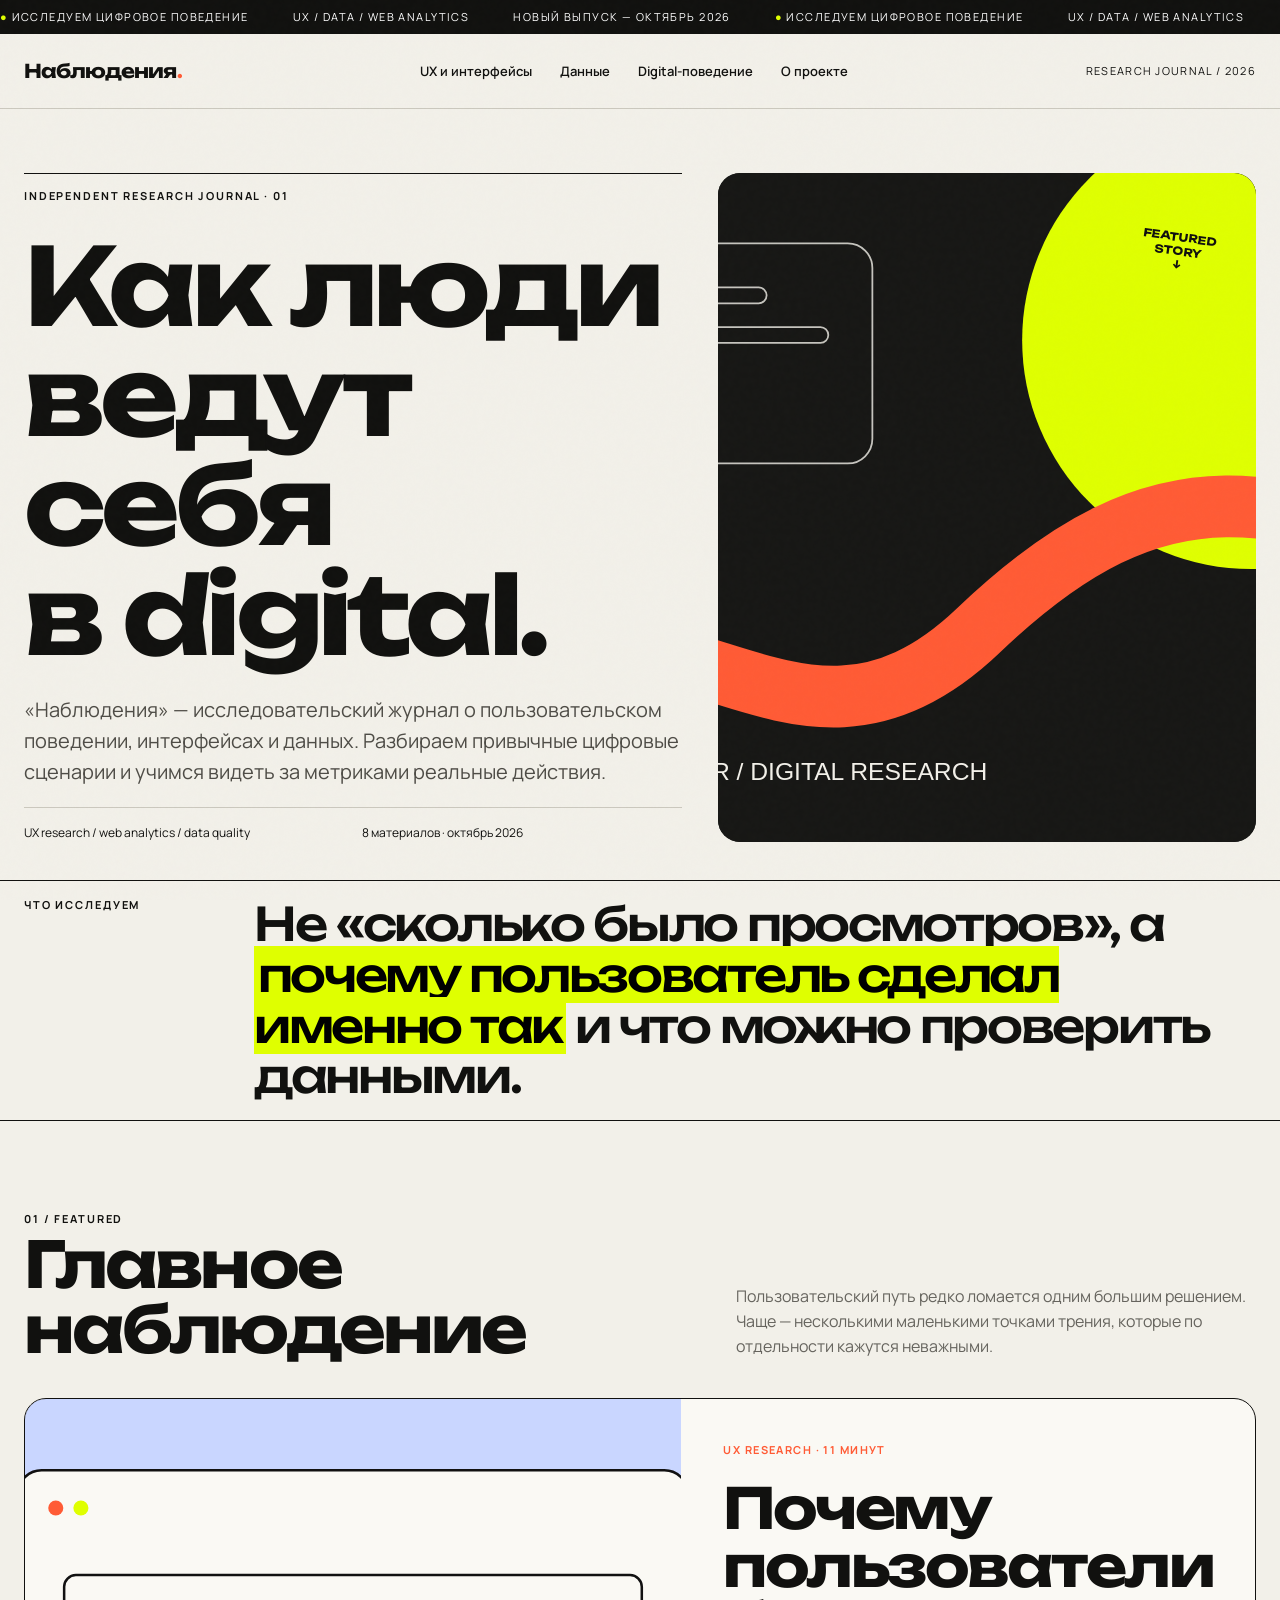
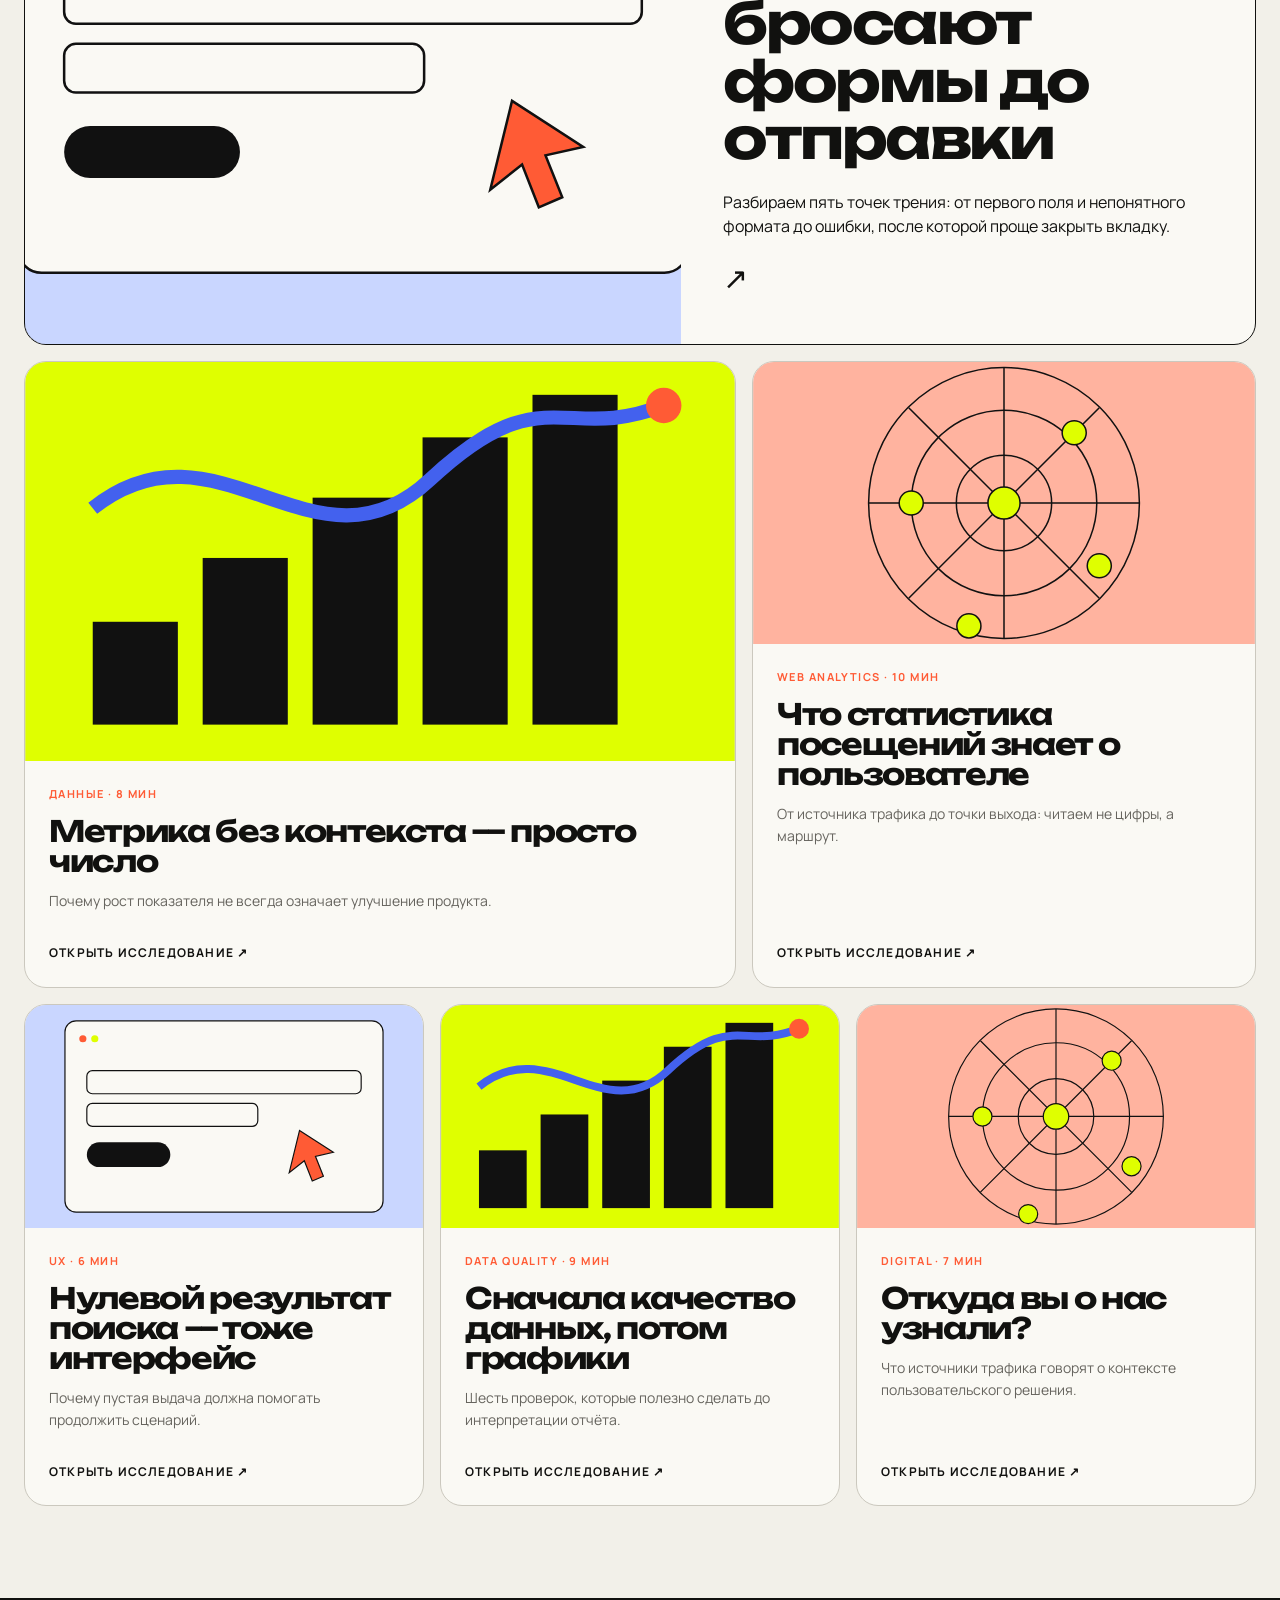
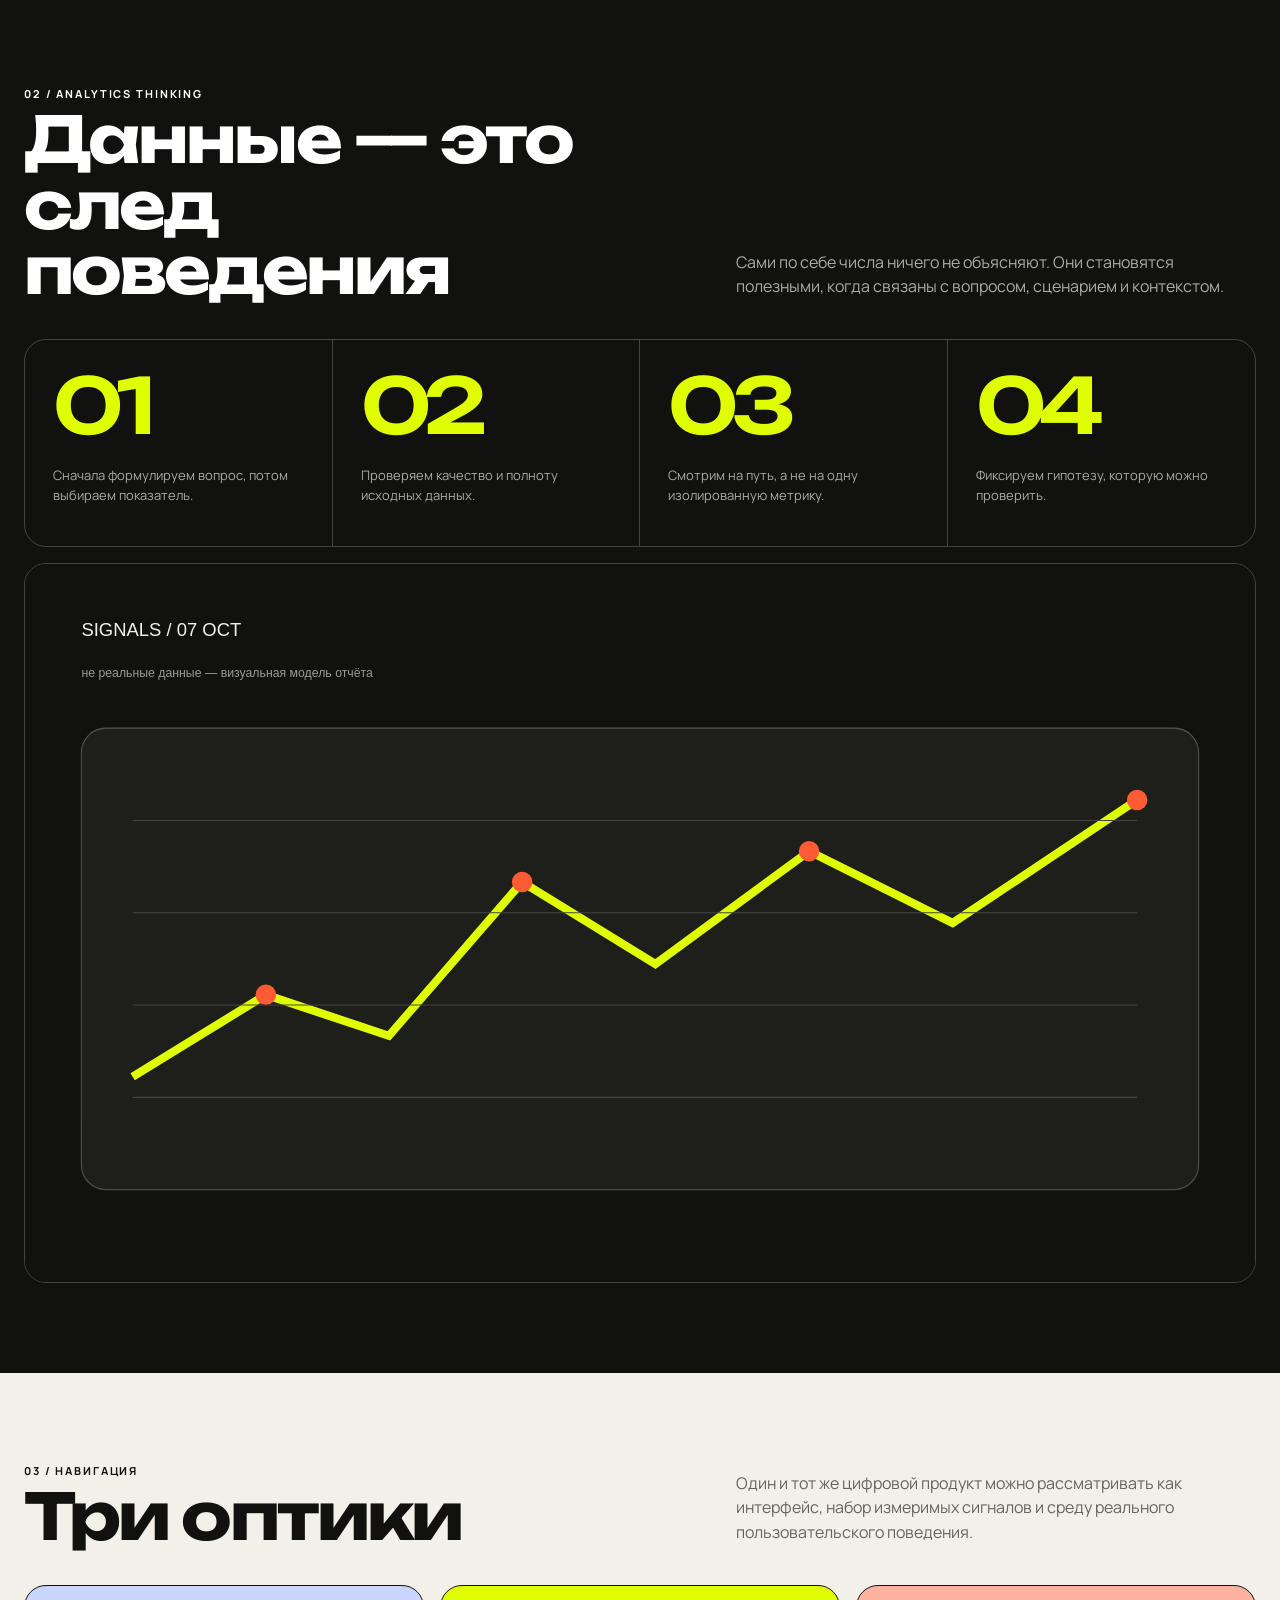
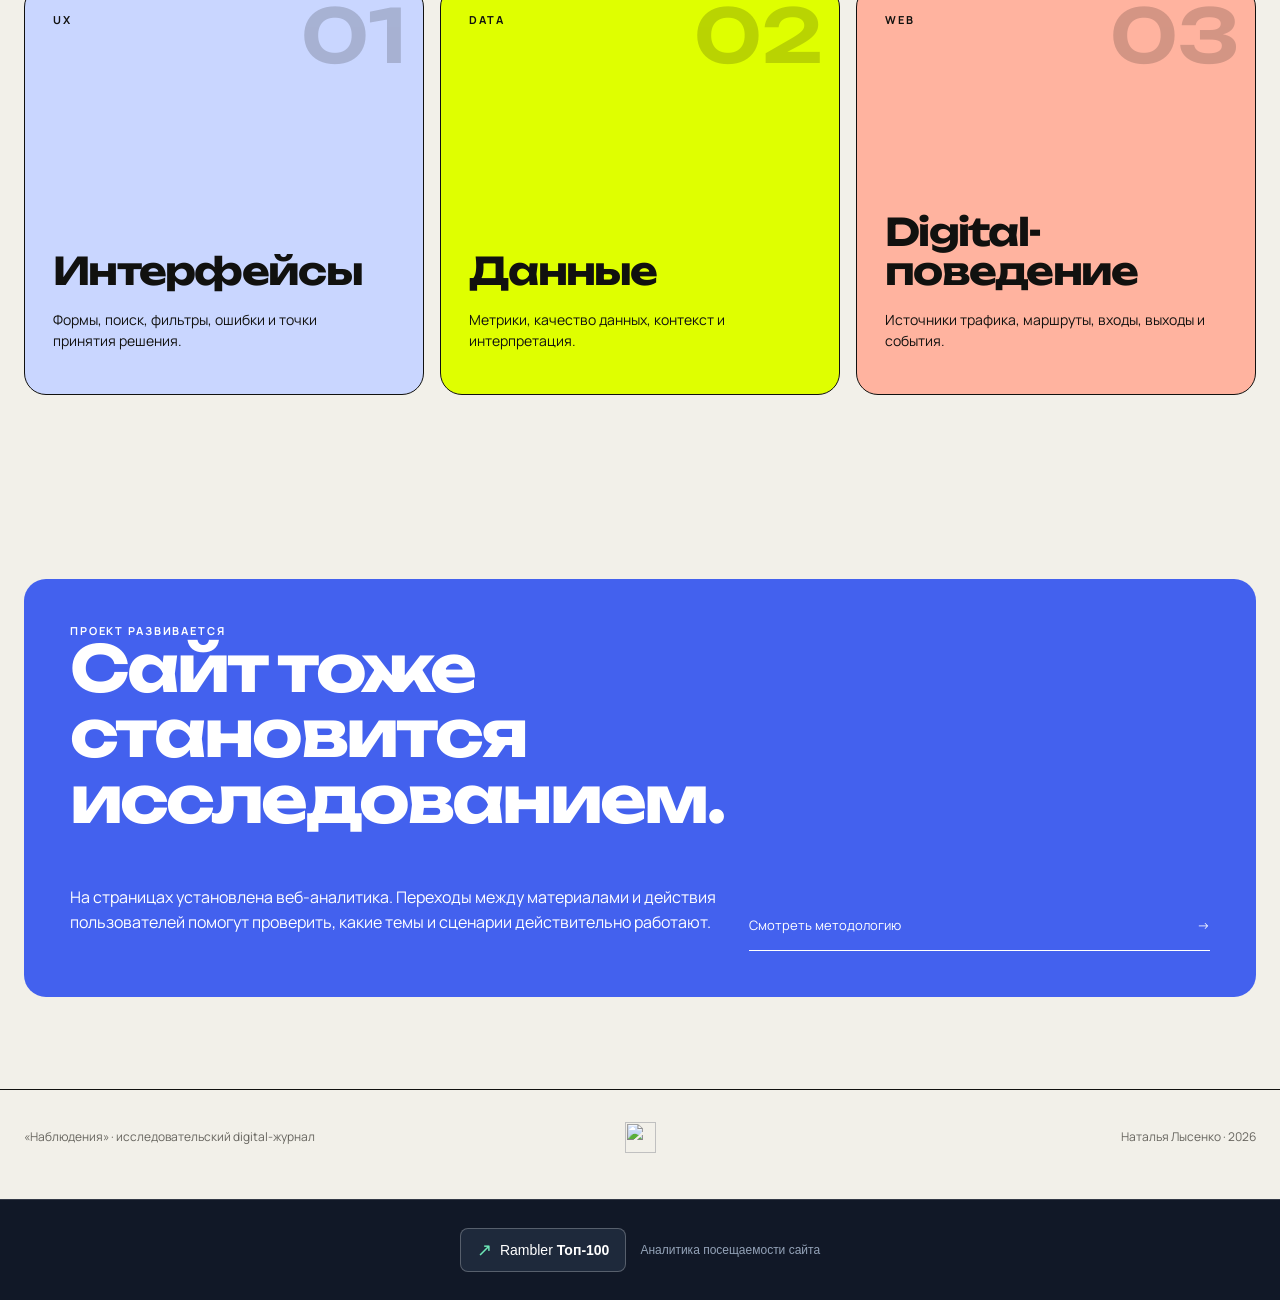
==== commit 3c59cf08: "Update index.html" ====
--- a/index.html
+++ b/index.html
@@ -12,6 +12,45 @@
 </script>
 <noscript><div><img src="https://top-fwz1.mail.ru/counter?id=3800128;js=na" style="position:absolute;left:-9999px;" alt="Top.Mail.Ru" /></div></noscript>
 <!-- /Top.Mail.Ru counter -->
+  <style>
+  .analytics-footer {
+    display: flex;
+    align-items: center;
+    justify-content: center;
+    gap: 14px;
+    flex-wrap: wrap;
+    padding: 28px 20px;
+    border-top: 1px solid rgba(255,255,255,.15);
+    background: #111827;
+  }
+
+  .analytics-badge {
+    display: inline-flex;
+    align-items: center;
+    gap: 8px;
+    padding: 10px 16px;
+    border: 1px solid rgba(255,255,255,.25);
+    border-radius: 8px;
+    background: #1e293b;
+    color: #fff;
+    text-decoration: none;
+    font: 14px Arial, sans-serif;
+  }
+
+  .analytics-badge:hover {
+    background: #334155;
+  }
+
+  .analytics-badge__icon {
+    color: #6ee7b7;
+    font-size: 18px;
+  }
+
+  .analytics-footer__note {
+    color: #94a3b8;
+    font: 12px Arial, sans-serif;
+  }
+</style>
 </head><body><div class="progress"></div><div class="topbar"><div class="topbar-track"><span><b>●</b> исследуем цифровое поведение</span><span>UX / DATA / WEB ANALYTICS</span><span>новый выпуск — октябрь 2026</span><span><b>●</b> исследуем цифровое поведение</span><span>UX / DATA / WEB ANALYTICS</span><span>новый выпуск — октябрь 2026</span></div></div><header><div class="wrap"><nav><a class="logo" href="index.html">Наблюдения<i>.</i></a><div class="navlinks"><a href="interfaces.html">UX и интерфейсы</a><a href="data.html">Данные</a><a href="internet.html">Digital-поведение</a><a href="about.html">О проекте</a></div><div class="nav-meta">Research journal / 2026</div><button class="menu" aria-label="Меню">☰</button></nav></div></header><main>
 <section class="wrap hero"><div class="hero-copy"><div><div class="kicker">Independent research journal · 01</div><h1>Как люди<br>ведут себя<br>в digital.</h1><p class="hero-lead">«Наблюдения» — исследовательский журнал о пользовательском поведении, интерфейсах и данных. Разбираем привычные цифровые сценарии и учимся видеть за метриками реальные действия.</p></div><div class="hero-foot"><span>UX research / web analytics / data quality</span><span>8 материалов · октябрь 2026</span></div></div><a class="hero-media" href="form.html"><img src="cover-behavior.svg" alt="Иллюстрация цифрового поведения"><div class="hero-badge">FEATURED<br>STORY<br>↓</div></a></section>
 <section class="manifesto"><div class="wrap"><div class="kicker">Что исследуем</div><p>Не «сколько было просмотров», а <mark>почему пользователь сделал именно так</mark> и что можно проверить данными.</p></div></section>
@@ -50,9 +89,19 @@
   <img src="//counter.rambler.ru/top100.cnt?pid=7752690" alt="Топ-100" />
 </noscript>
 <!-- END Top100 (Kraken) Counter -->
-<a href="https://top100.rambler.ru/" target="_blank" rel="noopener noreferrer">
-  <img src="https://counter.rambler.ru/top100.cnt?pid=7752690"
-       alt="Rambler Top-100"
-       width="88" height="31">
-</a>
+<footer class="analytics-footer">
+  <a
+    class="analytics-badge"
+    href="https://top100.rambler.ru/"
+    target="_blank"
+    rel="noopener noreferrer"
+    aria-label="Перейти на сайт рейтинга Rambler Топ-100"
+  >
+    <span class="analytics-badge__icon">↗</span>
+    <span>Rambler <strong>Топ-100</strong></span>
+  </a>
+  <span class="analytics-footer__note">
+    Аналитика посещаемости сайта
+  </span>
+</footer>
 </body></html>
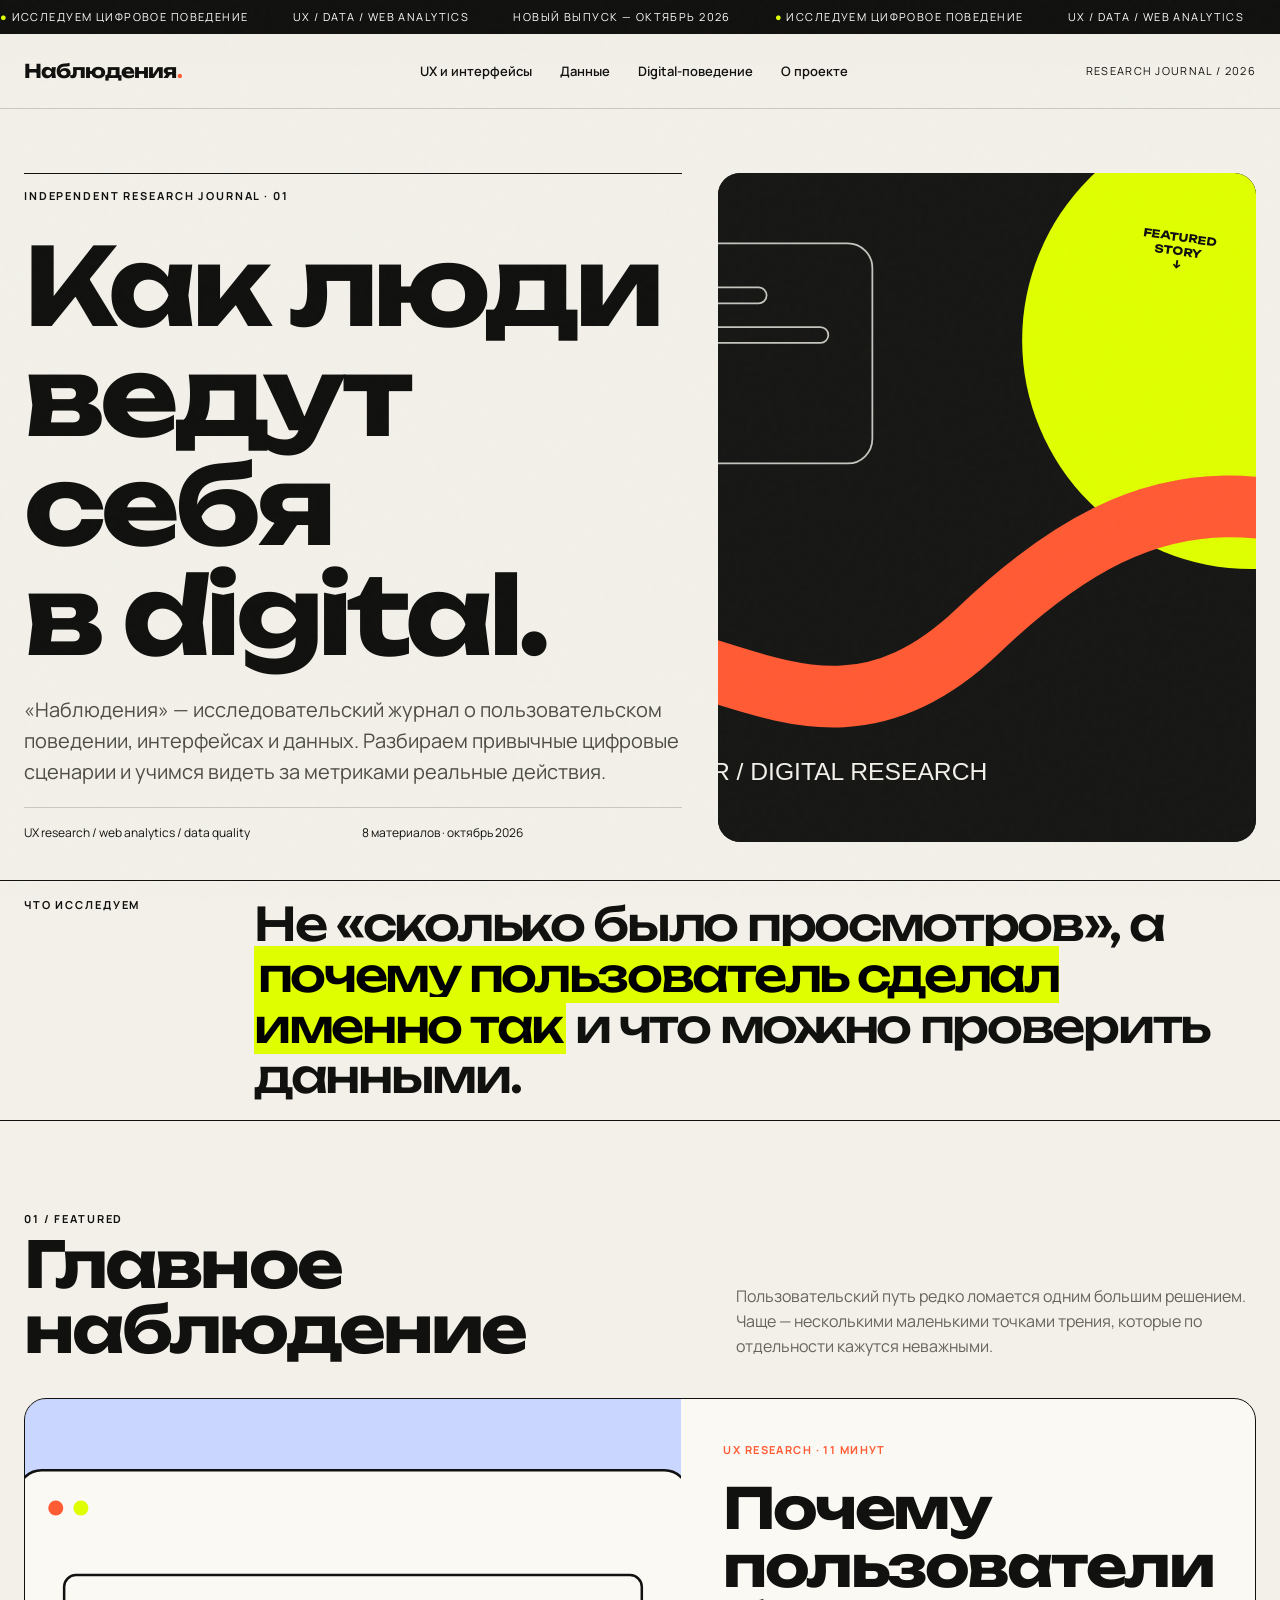
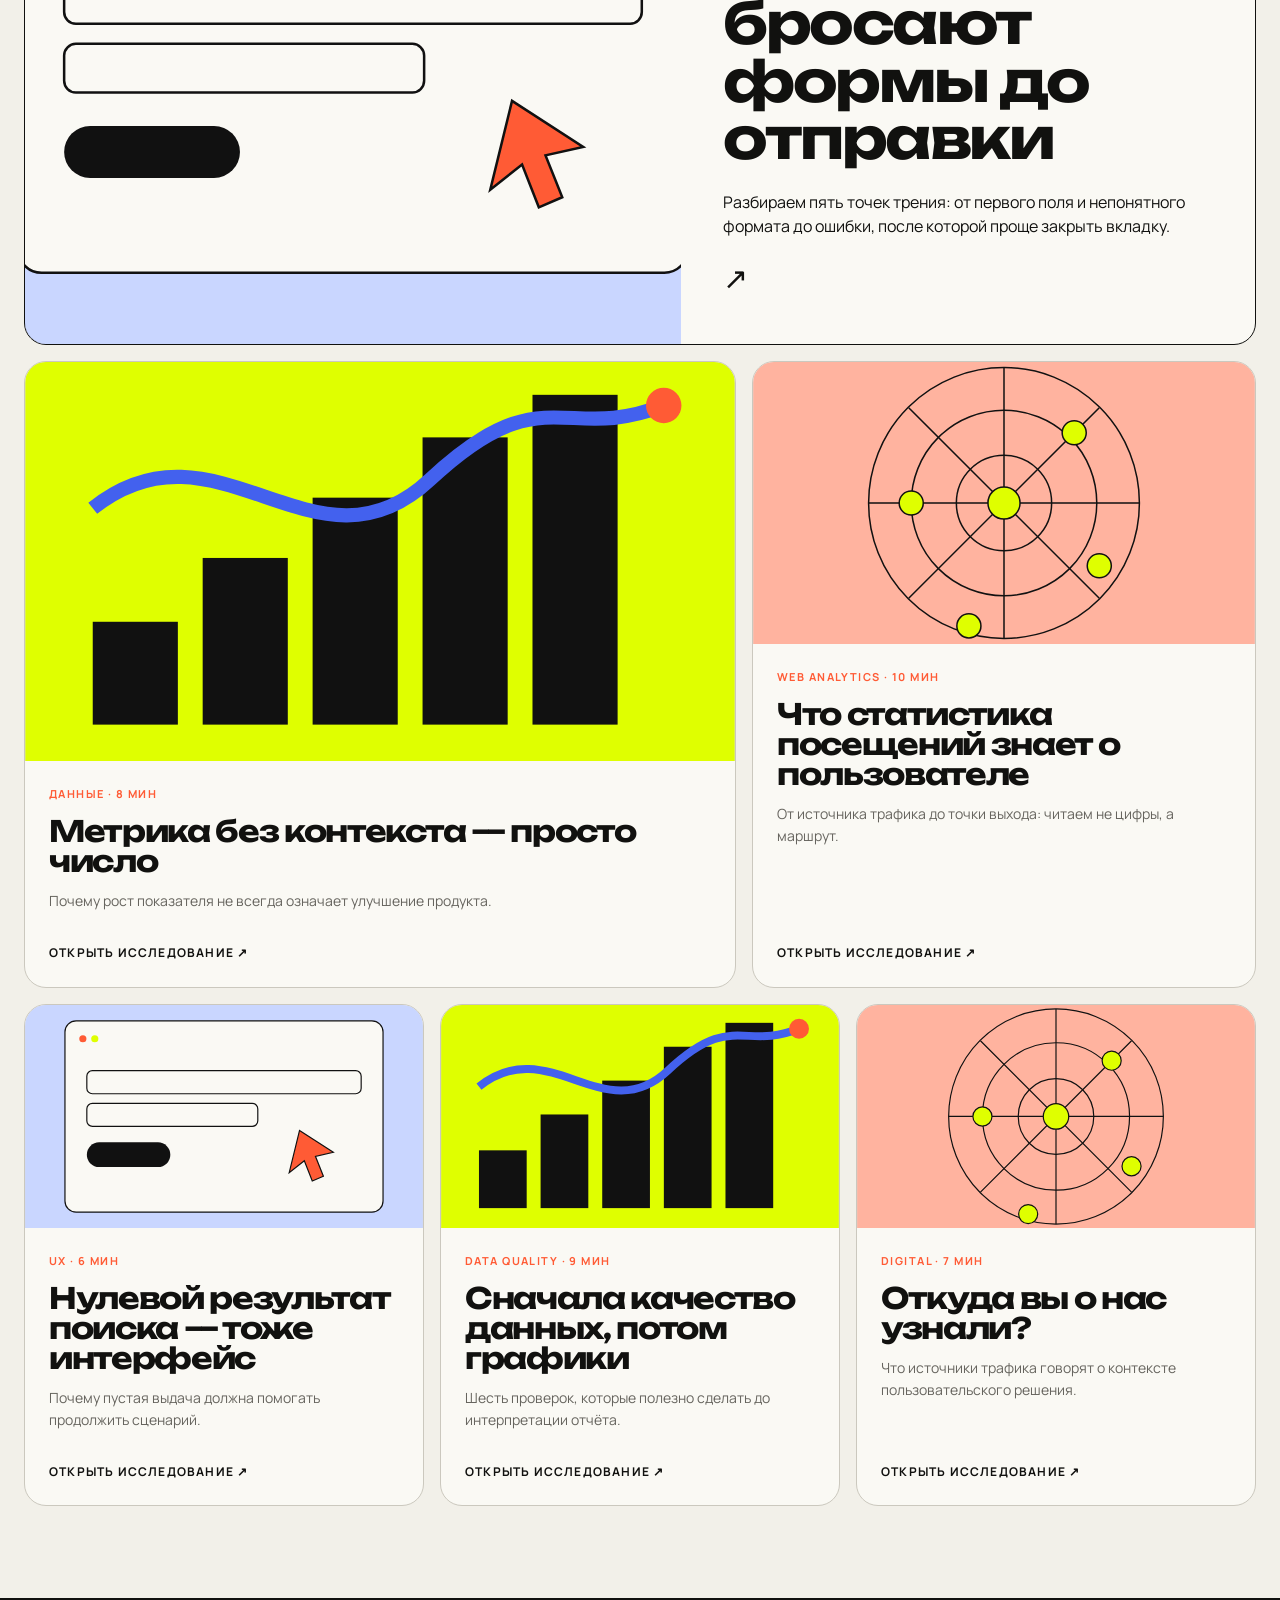
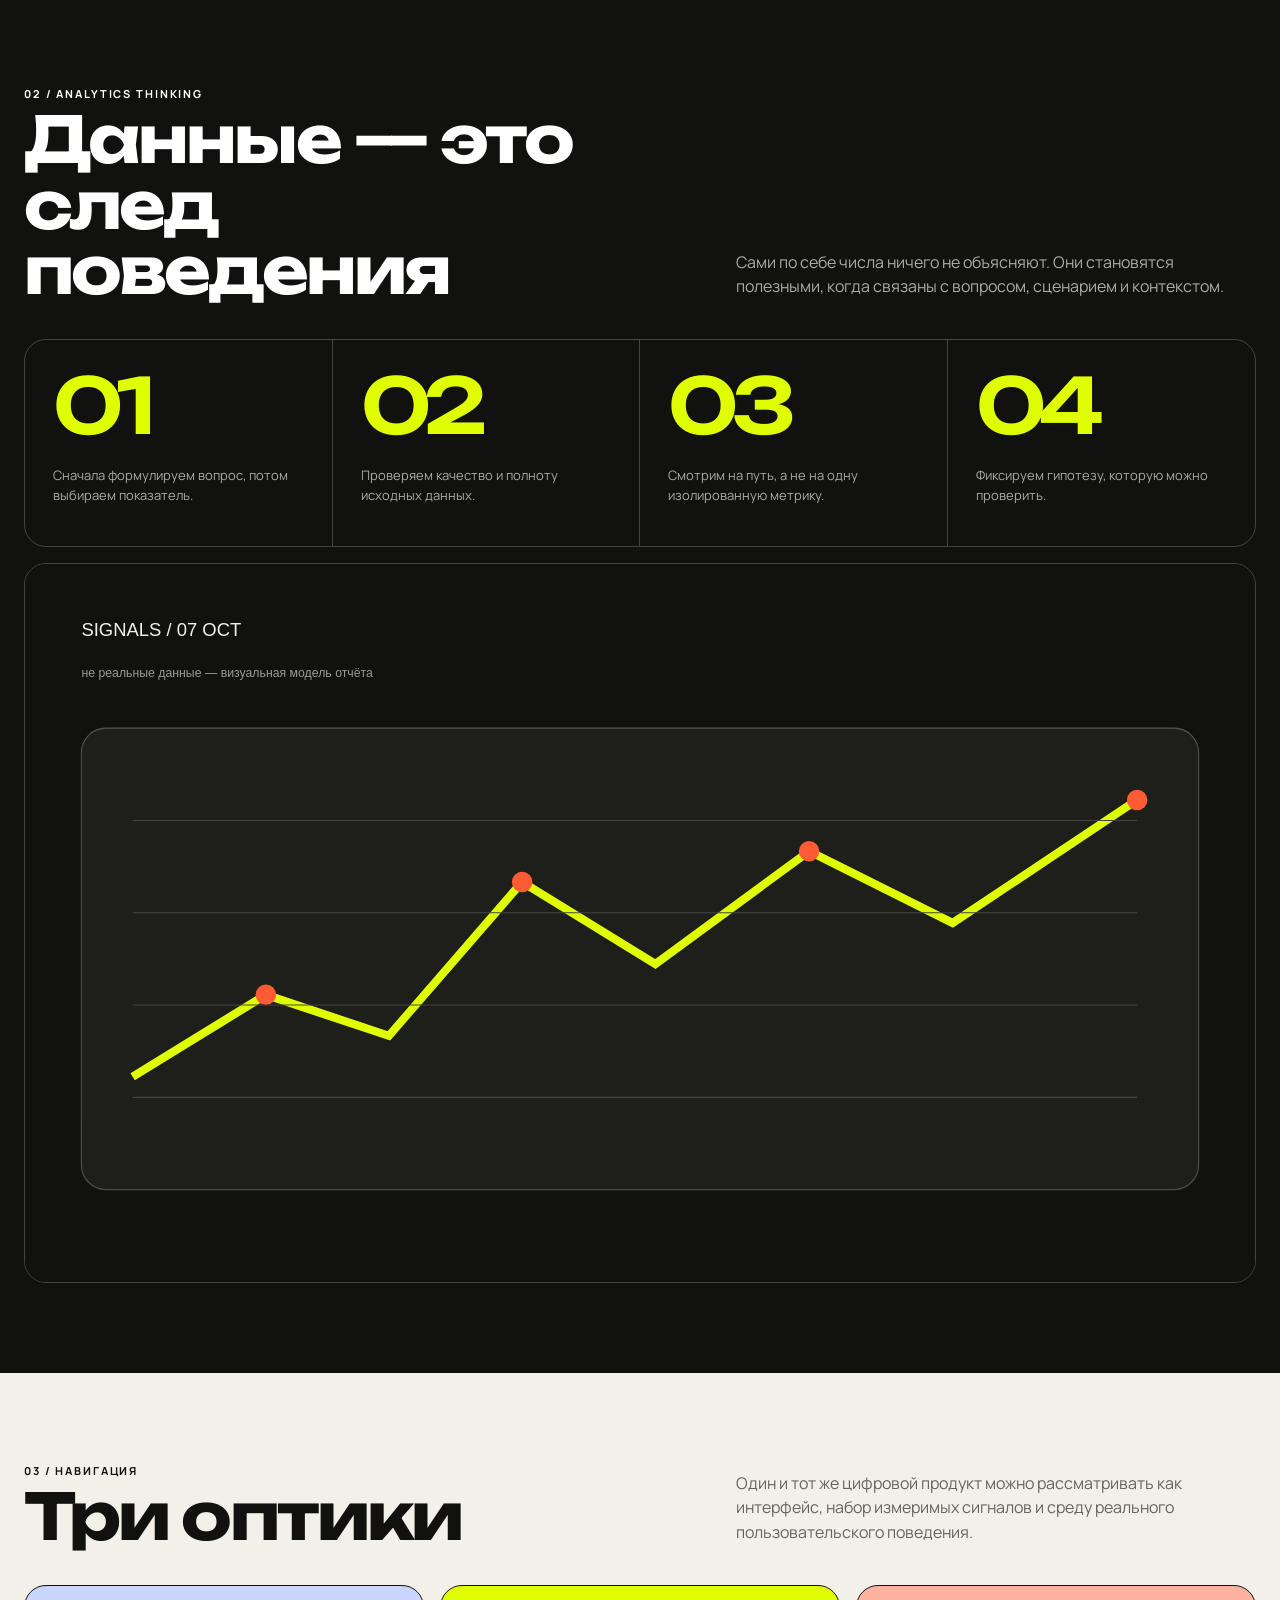
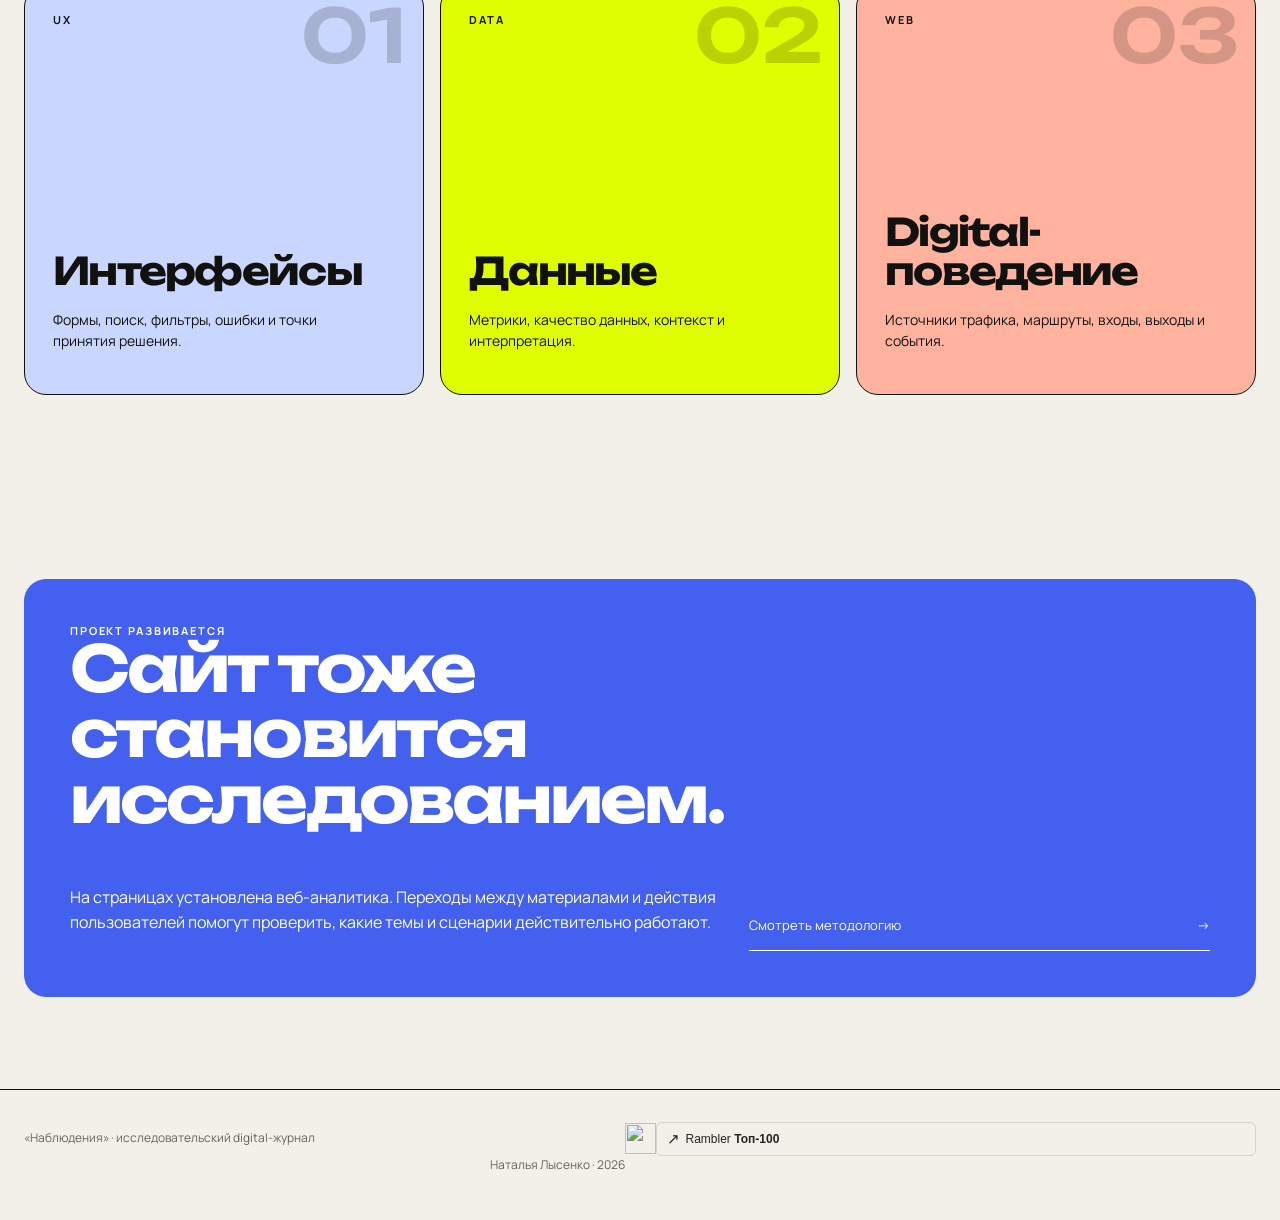
==== commit 0e685609: "Update index.html" ====
--- a/index.html
+++ b/index.html
@@ -13,52 +13,29 @@
 <noscript><div><img src="https://top-fwz1.mail.ru/counter?id=3800128;js=na" style="position:absolute;left:-9999px;" alt="Top.Mail.Ru" /></div></noscript>
 <!-- /Top.Mail.Ru counter -->
   <style>
-  .analytics-footer {
-    display: flex;
-    align-items: center;
-    justify-content: center;
-    gap: 14px;
-    flex-wrap: wrap;
-    padding: 28px 20px;
-    border-top: 1px solid rgba(255,255,255,.15);
-    background: #111827;
-  }
-
-  .analytics-badge {
-    display: inline-flex;
-    align-items: center;
-    gap: 8px;
-    padding: 10px 16px;
-    border: 1px solid rgba(255,255,255,.25);
-    border-radius: 8px;
-    background: #1e293b;
-    color: #fff;
-    text-decoration: none;
-    font: 14px Arial, sans-serif;
-  }
-
-  .analytics-badge:hover {
-    background: #334155;
-  }
-
-  .analytics-badge__icon {
-    color: #6ee7b7;
-    font-size: 18px;
-  }
-
-  .analytics-footer__note {
-    color: #94a3b8;
-    font: 12px Arial, sans-serif;
-  }
-</style>
+    .analytics-badge {
+      display: inline-flex;
+      align-items: center;
+      gap: 6px;
+      padding: 7px 10px;
+      border: 1px solid #d6d2c9;
+      border-radius: 6px;
+      background: transparent;
+      color: #242424;
+      text-decoration: none;
+      font: 12px Arial, sans-serif;
+      white-space: nowrap;
+    }
+    .analytics-badge:hover { background: #ece9e2; }
+    .analytics-badge__icon { color: #242424; font-size: 15px; }
+  </style>
 </head><body><div class="progress"></div><div class="topbar"><div class="topbar-track"><span><b>●</b> исследуем цифровое поведение</span><span>UX / DATA / WEB ANALYTICS</span><span>новый выпуск — октябрь 2026</span><span><b>●</b> исследуем цифровое поведение</span><span>UX / DATA / WEB ANALYTICS</span><span>новый выпуск — октябрь 2026</span></div></div><header><div class="wrap"><nav><a class="logo" href="index.html">Наблюдения<i>.</i></a><div class="navlinks"><a href="interfaces.html">UX и интерфейсы</a><a href="data.html">Данные</a><a href="internet.html">Digital-поведение</a><a href="about.html">О проекте</a></div><div class="nav-meta">Research journal / 2026</div><button class="menu" aria-label="Меню">☰</button></nav></div></header><main>
 <section class="wrap hero"><div class="hero-copy"><div><div class="kicker">Independent research journal · 01</div><h1>Как люди<br>ведут себя<br>в digital.</h1><p class="hero-lead">«Наблюдения» — исследовательский журнал о пользовательском поведении, интерфейсах и данных. Разбираем привычные цифровые сценарии и учимся видеть за метриками реальные действия.</p></div><div class="hero-foot"><span>UX research / web analytics / data quality</span><span>8 материалов · октябрь 2026</span></div></div><a class="hero-media" href="form.html"><img src="cover-behavior.svg" alt="Иллюстрация цифрового поведения"><div class="hero-badge">FEATURED<br>STORY<br>↓</div></a></section>
 <section class="manifesto"><div class="wrap"><div class="kicker">Что исследуем</div><p>Не «сколько было просмотров», а <mark>почему пользователь сделал именно так</mark> и что можно проверить данными.</p></div></section>
 <section class="section"><div class="wrap"><div class="section-head reveal"><div><div class="kicker">01 / Featured</div><h2>Главное наблюдение</h2></div><p>Пользовательский путь редко ломается одним большим решением. Чаще — несколькими маленькими точками трения, которые по отдельности кажутся неважными.</p></div><a class="lead-story reveal" href="form.html" data-analytics-block="interaction" data-event="featured_form"><div class="visual"><img src="cover-interface.svg" alt="Интерфейс формы"></div><div class="copy"><div class="story-meta">UX research · 11 минут</div><h3>Почему пользователи бросают формы до отправки</h3><p>Разбираем пять точек трения: от первого поля и непонятного формата до ошибки, после которой проще закрыть вкладку.</p><div class="arrow">↗</div></div></a><div class="story-grid"><a class="story-card reveal" href="metrics.html" data-analytics-block="interaction" data-event="home_metrics"><img src="cover-data.svg" alt=""><div class="body"><div class="story-meta">Данные · 8 мин</div><h3>Метрика без контекста — просто число</h3><p>Почему рост показателя не всегда означает улучшение продукта.</p><div class="read">Открыть исследование ↗</div></div></a><a class="story-card reveal" href="visits.html" data-analytics-block="interaction" data-event="home_visits"><img src="cover-internet.svg" alt=""><div class="body"><div class="story-meta">Web analytics · 10 мин</div><h3>Что статистика посещений знает о пользователе</h3><p>От источника трафика до точки выхода: читаем не цифры, а маршрут.</p><div class="read">Открыть исследование ↗</div></div></a><a class="story-card reveal" href="empty-search.html" data-analytics-block="interaction" data-event="home_empty-search"><img src="cover-interface.svg" alt=""><div class="body"><div class="story-meta">UX · 6 мин</div><h3>Нулевой результат поиска — тоже интерфейс</h3><p>Почему пустая выдача должна помогать продолжить сценарий.</p><div class="read">Открыть исследование ↗</div></div></a><a class="story-card reveal" href="quality.html" data-analytics-block="interaction" data-event="home_quality"><img src="cover-data.svg" alt=""><div class="body"><div class="story-meta">Data quality · 9 мин</div><h3>Сначала качество данных, потом графики</h3><p>Шесть проверок, которые полезно сделать до интерпретации отчёта.</p><div class="read">Открыть исследование ↗</div></div></a><a class="story-card reveal" href="referrals.html" data-analytics-block="interaction" data-event="home_referrals"><img src="cover-internet.svg" alt=""><div class="body"><div class="story-meta">Digital · 7 мин</div><h3>Откуда вы о нас узнали?</h3><p>Что источники трафика говорят о контексте пользовательского решения.</p><div class="read">Открыть исследование ↗</div></div></a></div></div></section>
 <section class="data-band"><div class="wrap"><div class="section-head reveal"><div><div class="kicker">02 / Analytics thinking</div><h2>Данные — это след поведения</h2></div><p>Сами по себе числа ничего не объясняют. Они становятся полезными, когда связаны с вопросом, сценарием и контекстом.</p></div><div class="metrics-grid reveal"><div class="metric"><div class="num">01</div><p>Сначала формулируем вопрос, потом выбираем показатель.</p></div><div class="metric"><div class="num">02</div><p>Проверяем качество и полноту исходных данных.</p></div><div class="metric"><div class="num">03</div><p>Смотрим на путь, а не на одну изолированную метрику.</p></div><div class="metric"><div class="num">04</div><p>Фиксируем гипотезу, которую можно проверить.</p></div></div><div class="chart reveal"><img src="viz-dashboard.svg" alt="Концептуальная визуализация аналитического отчёта"></div></div></section>
 <section class="section"><div class="wrap"><div class="section-head reveal"><div><div class="kicker">03 / Навигация</div><h2>Три оптики</h2></div><p>Один и тот же цифровой продукт можно рассматривать как интерфейс, набор измеримых сигналов и среду реального пользовательского поведения.</p></div><div class="topics"><a class="topic reveal" href="interfaces.html"><div class="n">01</div><div class="kicker">UX</div><h3>Интерфейсы</h3><p>Формы, поиск, фильтры, ошибки и точки принятия решения.</p></a><a class="topic reveal" href="data.html"><div class="n">02</div><div class="kicker">DATA</div><h3>Данные</h3><p>Метрики, качество данных, контекст и интерпретация.</p></a><a class="topic reveal" href="internet.html"><div class="n">03</div><div class="kicker">WEB</div><h3>Digital-поведение</h3><p>Источники трафика, маршруты, входы, выходы и события.</p></a></div></div></section>
-<section class="section"><div class="wrap"><div class="newsletter reveal"><div><div class="kicker">Проект развивается</div><h2>Сайт тоже становится исследованием.</h2><p>На страницах установлена веб-аналитика. Переходы между материалами и действия пользователей помогут проверить, какие темы и сценарии действительно работают.</p></div><div class="fake-input">Смотреть методологию <span>→</span></div></div></div></section></main><footer><div class="wrap footer-grid"><span>«Наблюдения» · исследовательский digital-журнал</span><!--LiveInternet counter--><a href="https://www.liveinternet.ru/click" target="_blank"><img id="licntEFAA" width="31" height="31" style="border:0" title="LiveInternet" src="[data-uri]" alt=""/></a><script>(function(d,s){d.getElementById("licntEFAA").src="https://counter.yadro.ru/hit?t38.6;r"+escape(d.referrer)+((typeof(s)=="undefined")?"":";s"+s.width+"*"+s.height+"*"+(s.colorDepth?s.colorDepth:s.pixelDepth))+";u"+escape(d.URL)+";h"+escape(d.title.substring(0,150))+";"+Math.random()})(document,screen)</script><!--/LiveInternet--><span>Наталья Лысенко · 2026</span></div></footer><script src="script.js"></script><!-- Top100 (Kraken) Counter -->
-<!-- Top100 (Kraken) Counter -->
+<section class="section"><div class="wrap"><div class="newsletter reveal"><div><div class="kicker">Проект развивается</div><h2>Сайт тоже становится исследованием.</h2><p>На страницах установлена веб-аналитика. Переходы между материалами и действия пользователей помогут проверить, какие темы и сценарии действительно работают.</p></div><div class="fake-input">Смотреть методологию <span>→</span></div></div></div></section></main><footer><div class="wrap footer-grid"><span>«Наблюдения» · исследовательский digital-журнал</span><!--LiveInternet counter--><a href="https://www.liveinternet.ru/click" target="_blank"><img id="licntEFAA" width="31" height="31" style="border:0" title="LiveInternet" src="[data-uri]" alt=""/></a><script>(function(d,s){d.getElementById("licntEFAA").src="https://counter.yadro.ru/hit?t38.6;r"+escape(d.referrer)+((typeof(s)=="undefined")?"":";s"+s.width+"*"+s.height+"*"+(s.colorDepth?s.colorDepth:s.pixelDepth))+";u"+escape(d.URL)+";h"+escape(d.title.substring(0,150))+";"+Math.random()})(document,screen)</script><!--/LiveInternet--><a href="https://top100.rambler.ru/" target="_blank" rel="noopener noreferrer" class="analytics-badge" aria-label="Перейти на сайт рейтинга Rambler Топ-100"><span class="analytics-badge__icon">↗</span><span>Rambler <strong>Топ-100</strong></span></a><span>Наталья Лысенко · 2026</span></div></footer><script src="script.js"></script><!-- Top100 (Kraken) Counter -->
 <script>
     (function (w, d, c) {
     (w[c] = w[c] || []).push(function() {
@@ -89,19 +66,4 @@
   <img src="//counter.rambler.ru/top100.cnt?pid=7752690" alt="Топ-100" />
 </noscript>
 <!-- END Top100 (Kraken) Counter -->
-<footer class="analytics-footer">
-  <a
-    class="analytics-badge"
-    href="https://top100.rambler.ru/"
-    target="_blank"
-    rel="noopener noreferrer"
-    aria-label="Перейти на сайт рейтинга Rambler Топ-100"
-  >
-    <span class="analytics-badge__icon">↗</span>
-    <span>Rambler <strong>Топ-100</strong></span>
-  </a>
-  <span class="analytics-footer__note">
-    Аналитика посещаемости сайта
-  </span>
-</footer>
 </body></html>
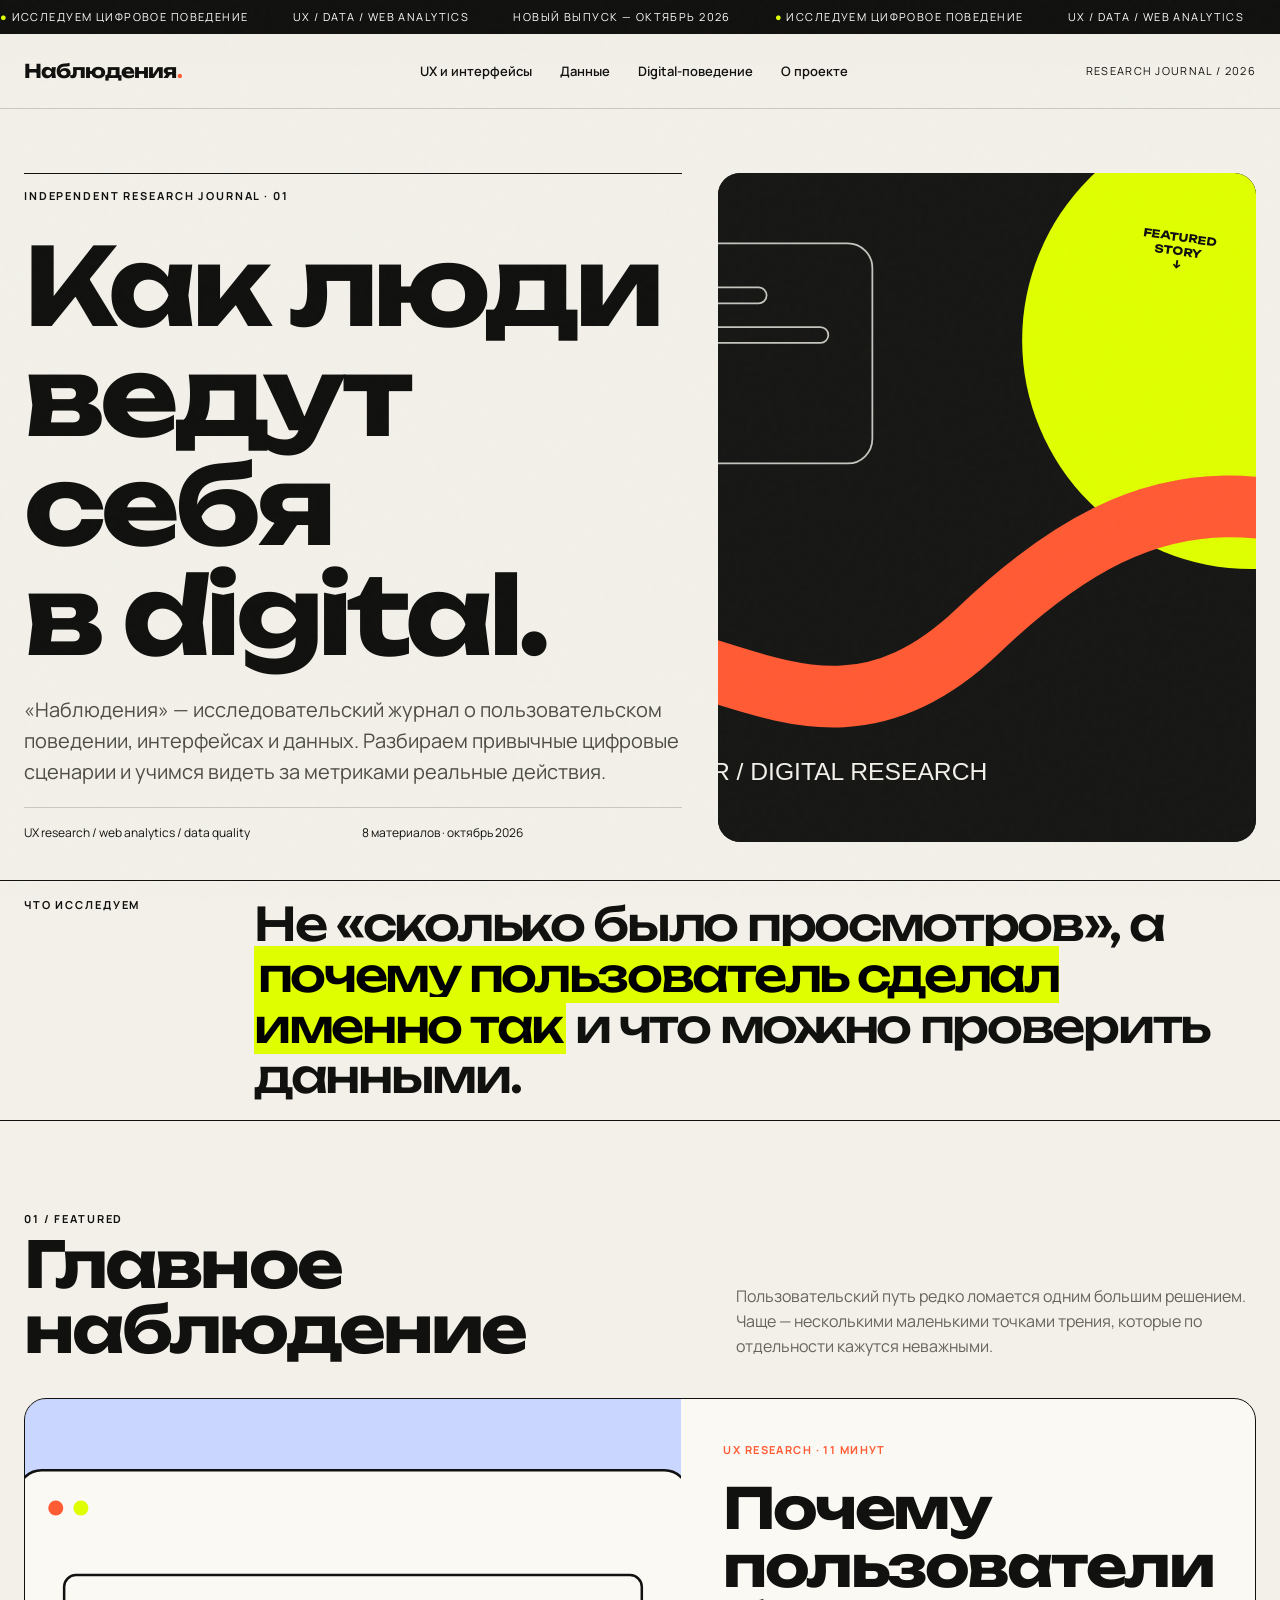
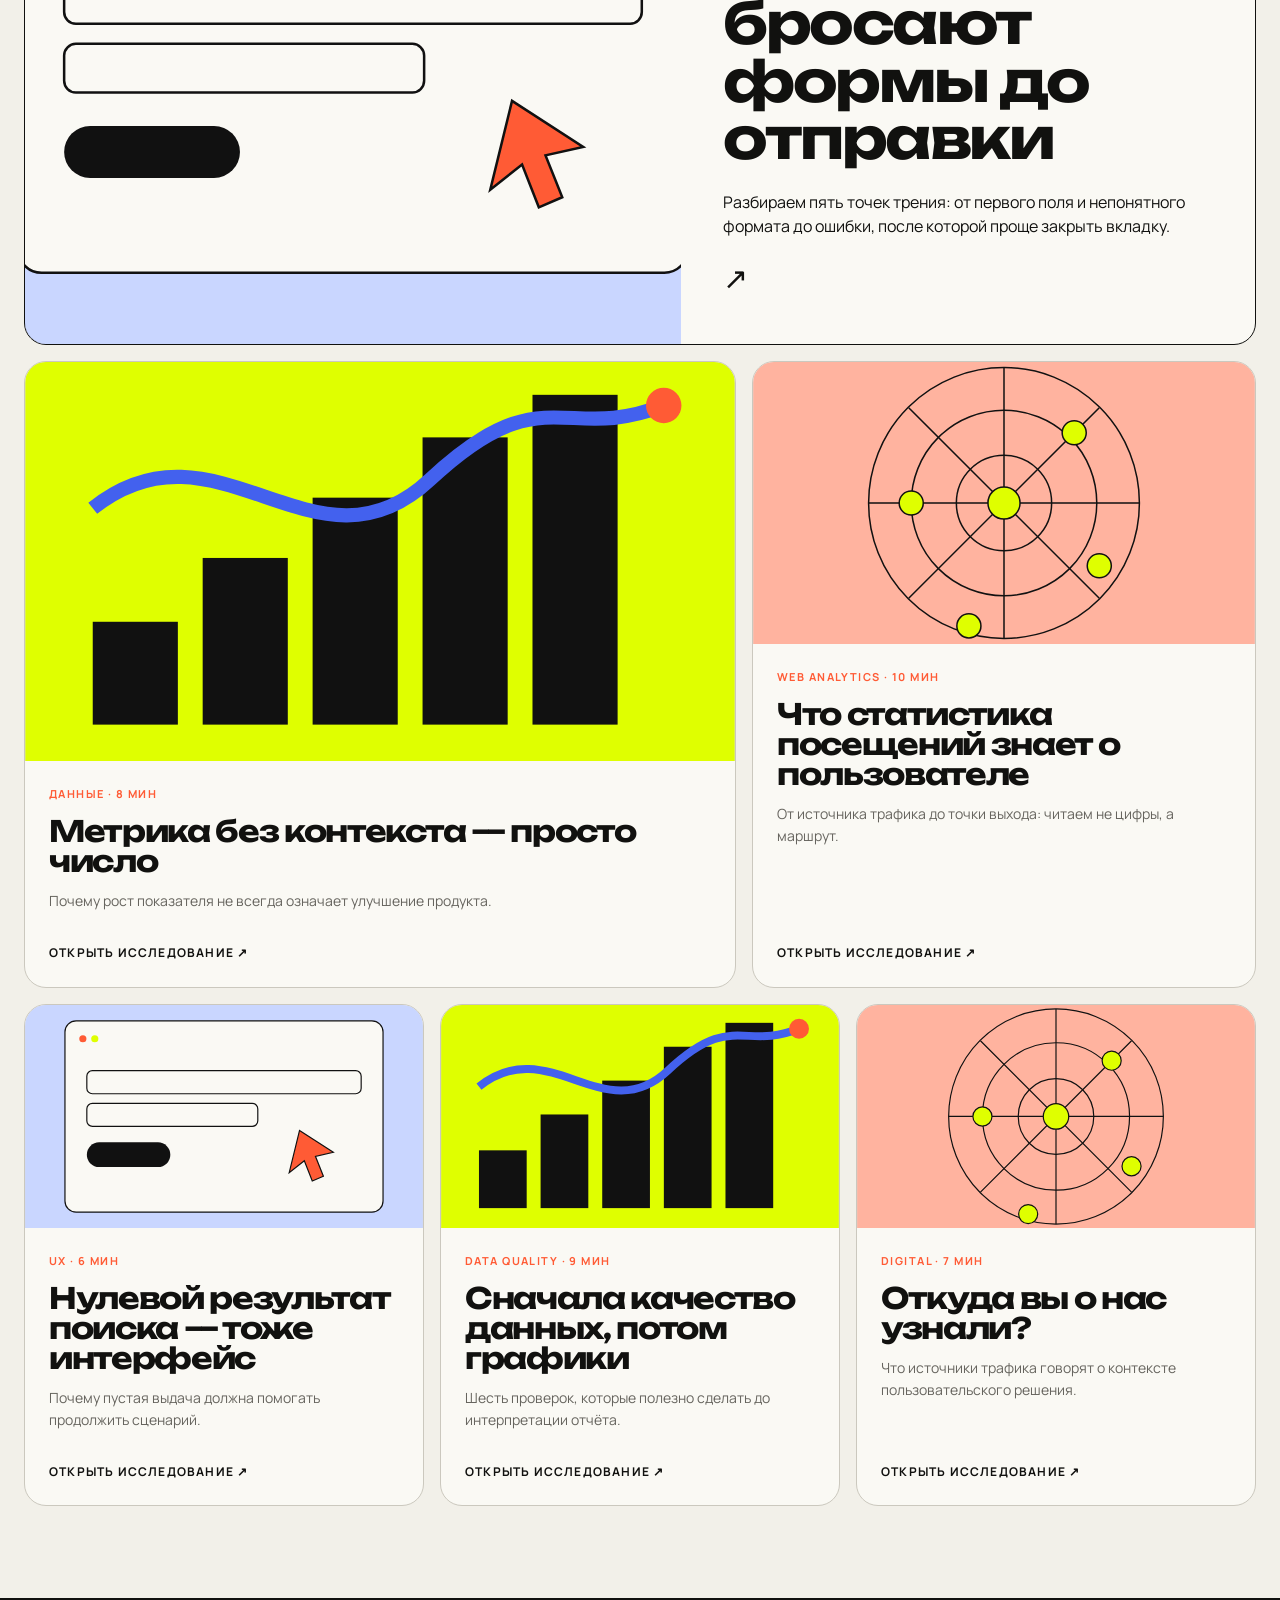
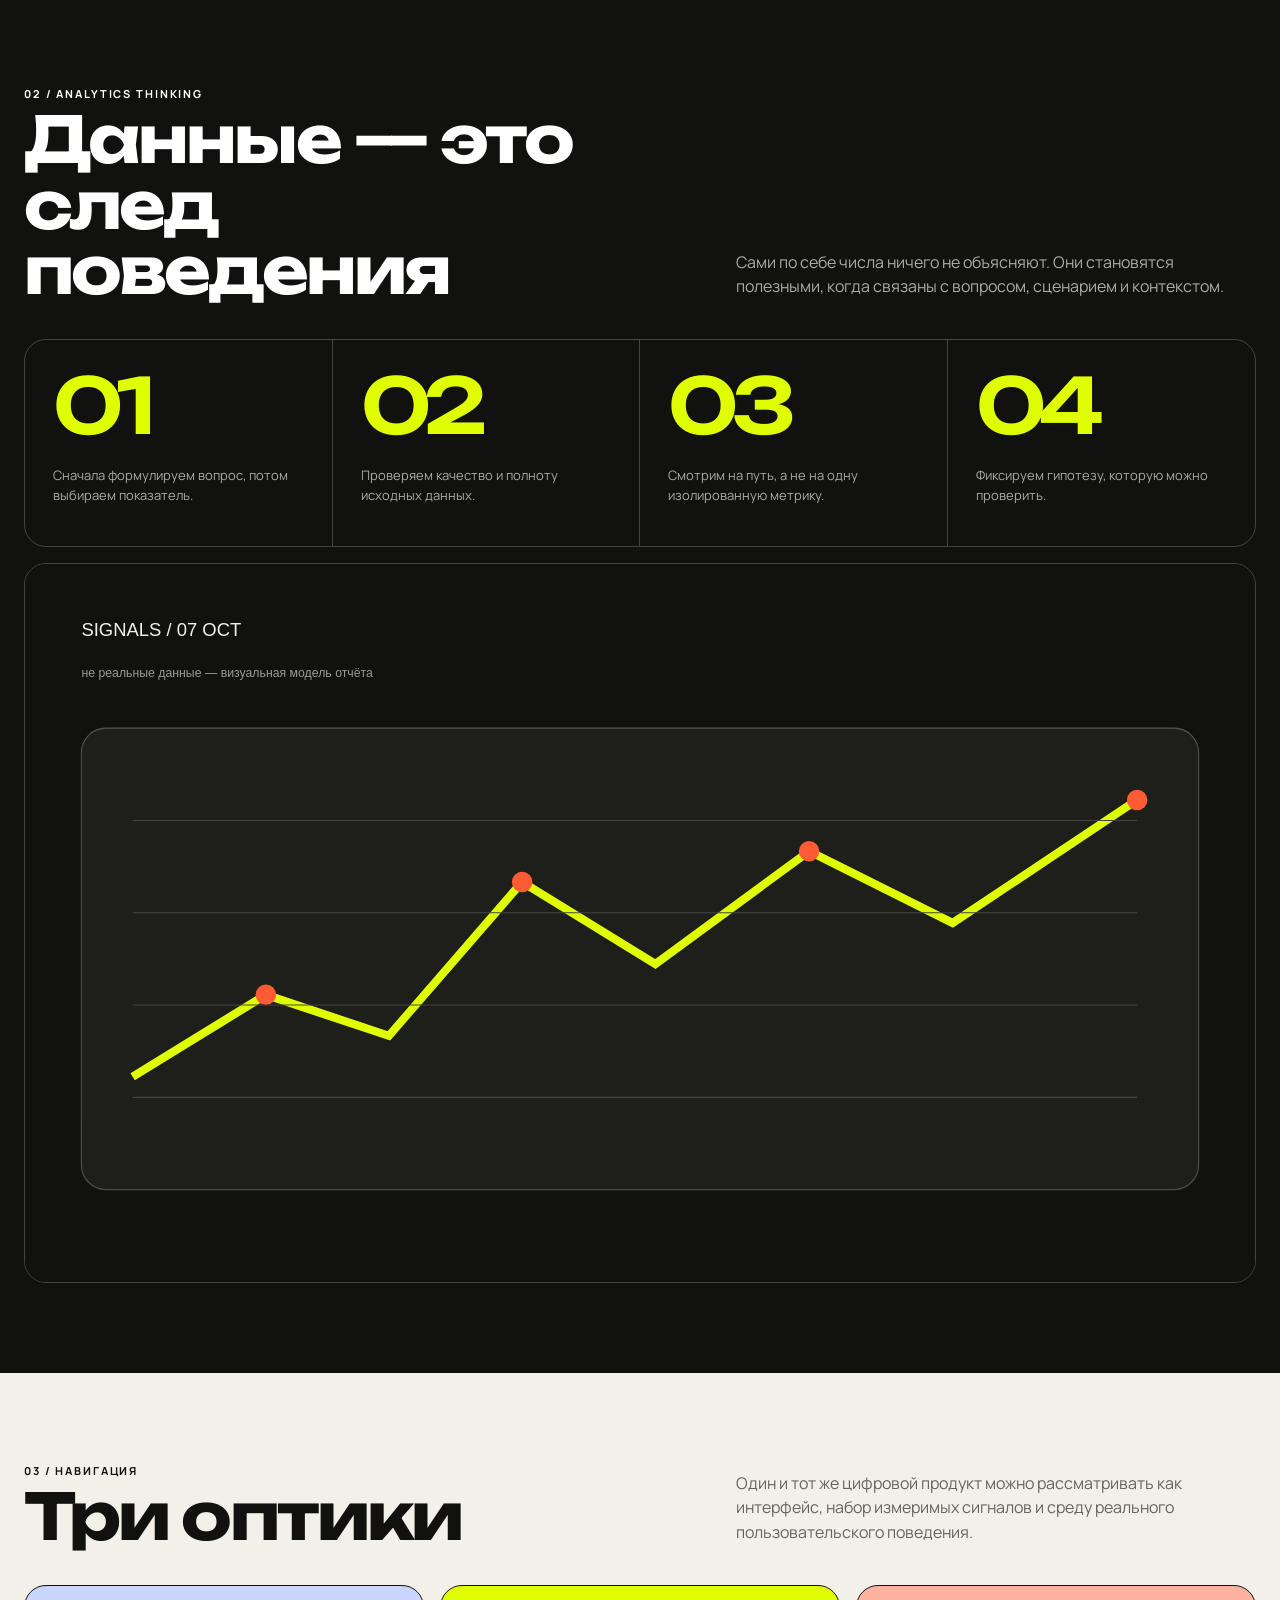
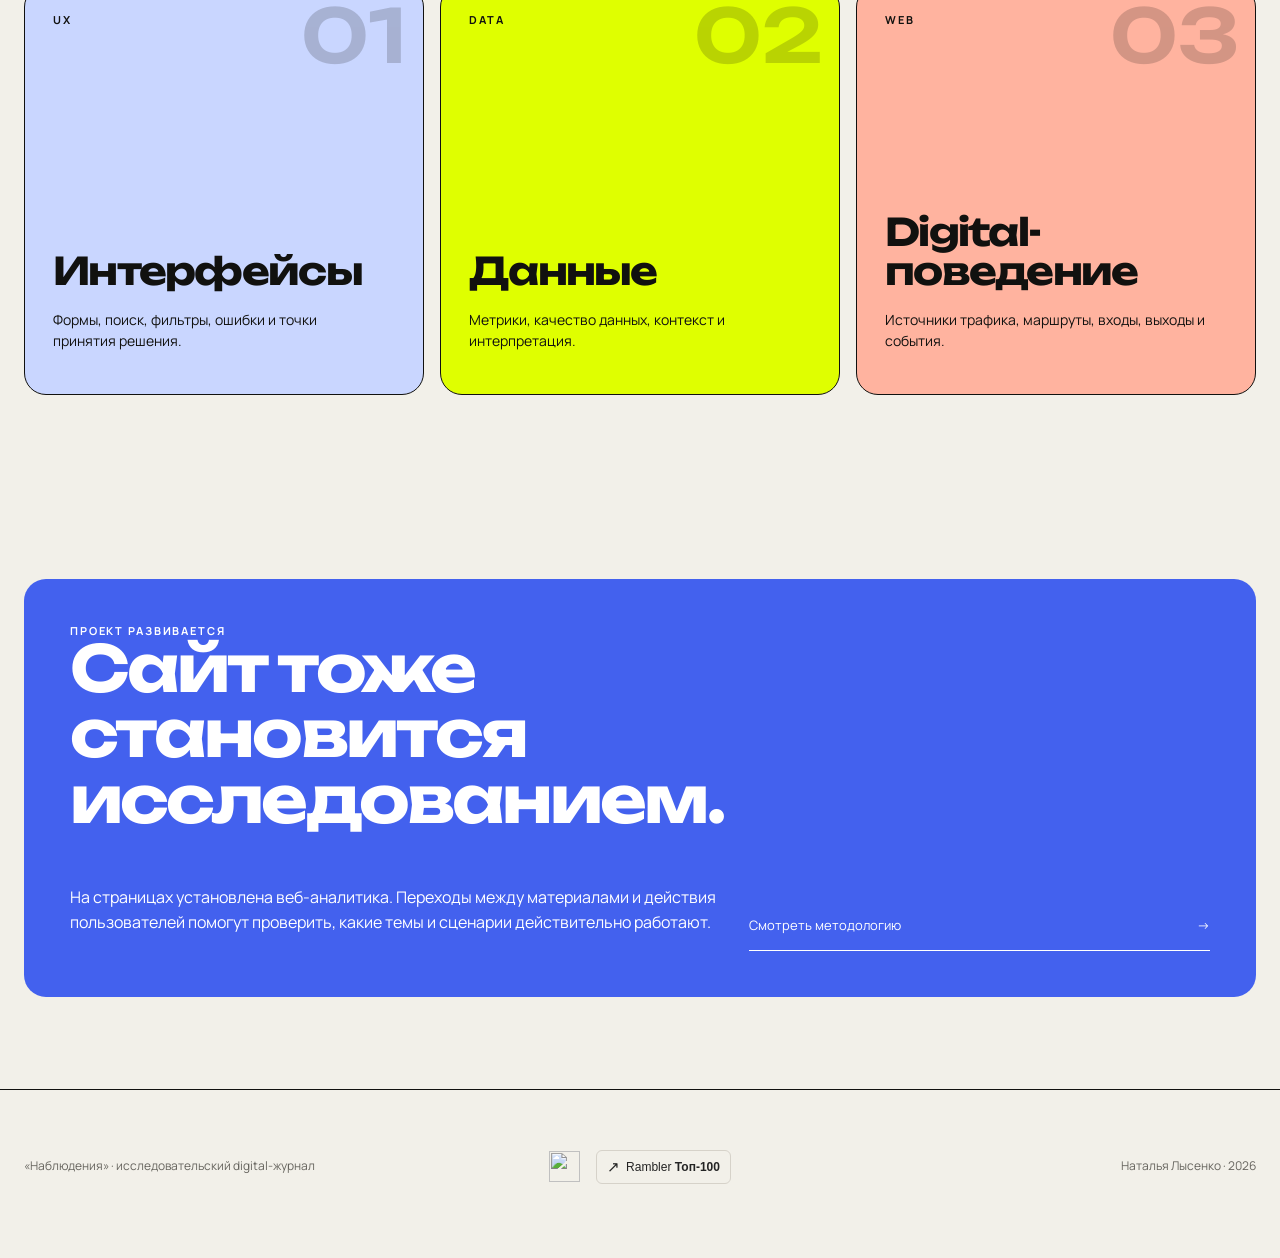
==== commit 82f24fc4: "Update index.html" ====
--- a/index.html
+++ b/index.html
@@ -28,6 +28,33 @@
     }
     .analytics-badge:hover { background: #ece9e2; }
     .analytics-badge__icon { color: #242424; font-size: 15px; }
+
+    /* Единый подвал: название, счётчики, автор */
+    footer .unified-footer {
+      display: grid;
+      grid-template-columns: minmax(0, 1fr) auto minmax(0, 1fr);
+      align-items: center;
+      column-gap: 28px;
+      row-gap: 16px;
+      padding-top: 28px;
+      padding-bottom: 28px;
+    }
+    footer .footer-brand { justify-self: start; }
+    footer .footer-counters {
+      display: flex;
+      align-items: center;
+      justify-content: center;
+      gap: 16px;
+      min-width: 0;
+    }
+    footer .footer-counters > a { flex: 0 0 auto; }
+    footer .footer-author { justify-self: end; text-align: right; }
+    footer .analytics-badge { width: auto; max-width: max-content; }
+    @media (max-width: 760px) {
+      footer .unified-footer { grid-template-columns: 1fr; justify-items: center; text-align: center; gap: 14px; }
+      footer .footer-brand, footer .footer-author { justify-self: center; text-align: center; }
+      footer .footer-counters { flex-wrap: wrap; }
+    }
   </style>
 </head><body><div class="progress"></div><div class="topbar"><div class="topbar-track"><span><b>●</b> исследуем цифровое поведение</span><span>UX / DATA / WEB ANALYTICS</span><span>новый выпуск — октябрь 2026</span><span><b>●</b> исследуем цифровое поведение</span><span>UX / DATA / WEB ANALYTICS</span><span>новый выпуск — октябрь 2026</span></div></div><header><div class="wrap"><nav><a class="logo" href="index.html">Наблюдения<i>.</i></a><div class="navlinks"><a href="interfaces.html">UX и интерфейсы</a><a href="data.html">Данные</a><a href="internet.html">Digital-поведение</a><a href="about.html">О проекте</a></div><div class="nav-meta">Research journal / 2026</div><button class="menu" aria-label="Меню">☰</button></nav></div></header><main>
 <section class="wrap hero"><div class="hero-copy"><div><div class="kicker">Independent research journal · 01</div><h1>Как люди<br>ведут себя<br>в digital.</h1><p class="hero-lead">«Наблюдения» — исследовательский журнал о пользовательском поведении, интерфейсах и данных. Разбираем привычные цифровые сценарии и учимся видеть за метриками реальные действия.</p></div><div class="hero-foot"><span>UX research / web analytics / data quality</span><span>8 материалов · октябрь 2026</span></div></div><a class="hero-media" href="form.html"><img src="cover-behavior.svg" alt="Иллюстрация цифрового поведения"><div class="hero-badge">FEATURED<br>STORY<br>↓</div></a></section>
@@ -35,7 +62,7 @@
 <section class="section"><div class="wrap"><div class="section-head reveal"><div><div class="kicker">01 / Featured</div><h2>Главное наблюдение</h2></div><p>Пользовательский путь редко ломается одним большим решением. Чаще — несколькими маленькими точками трения, которые по отдельности кажутся неважными.</p></div><a class="lead-story reveal" href="form.html" data-analytics-block="interaction" data-event="featured_form"><div class="visual"><img src="cover-interface.svg" alt="Интерфейс формы"></div><div class="copy"><div class="story-meta">UX research · 11 минут</div><h3>Почему пользователи бросают формы до отправки</h3><p>Разбираем пять точек трения: от первого поля и непонятного формата до ошибки, после которой проще закрыть вкладку.</p><div class="arrow">↗</div></div></a><div class="story-grid"><a class="story-card reveal" href="metrics.html" data-analytics-block="interaction" data-event="home_metrics"><img src="cover-data.svg" alt=""><div class="body"><div class="story-meta">Данные · 8 мин</div><h3>Метрика без контекста — просто число</h3><p>Почему рост показателя не всегда означает улучшение продукта.</p><div class="read">Открыть исследование ↗</div></div></a><a class="story-card reveal" href="visits.html" data-analytics-block="interaction" data-event="home_visits"><img src="cover-internet.svg" alt=""><div class="body"><div class="story-meta">Web analytics · 10 мин</div><h3>Что статистика посещений знает о пользователе</h3><p>От источника трафика до точки выхода: читаем не цифры, а маршрут.</p><div class="read">Открыть исследование ↗</div></div></a><a class="story-card reveal" href="empty-search.html" data-analytics-block="interaction" data-event="home_empty-search"><img src="cover-interface.svg" alt=""><div class="body"><div class="story-meta">UX · 6 мин</div><h3>Нулевой результат поиска — тоже интерфейс</h3><p>Почему пустая выдача должна помогать продолжить сценарий.</p><div class="read">Открыть исследование ↗</div></div></a><a class="story-card reveal" href="quality.html" data-analytics-block="interaction" data-event="home_quality"><img src="cover-data.svg" alt=""><div class="body"><div class="story-meta">Data quality · 9 мин</div><h3>Сначала качество данных, потом графики</h3><p>Шесть проверок, которые полезно сделать до интерпретации отчёта.</p><div class="read">Открыть исследование ↗</div></div></a><a class="story-card reveal" href="referrals.html" data-analytics-block="interaction" data-event="home_referrals"><img src="cover-internet.svg" alt=""><div class="body"><div class="story-meta">Digital · 7 мин</div><h3>Откуда вы о нас узнали?</h3><p>Что источники трафика говорят о контексте пользовательского решения.</p><div class="read">Открыть исследование ↗</div></div></a></div></div></section>
 <section class="data-band"><div class="wrap"><div class="section-head reveal"><div><div class="kicker">02 / Analytics thinking</div><h2>Данные — это след поведения</h2></div><p>Сами по себе числа ничего не объясняют. Они становятся полезными, когда связаны с вопросом, сценарием и контекстом.</p></div><div class="metrics-grid reveal"><div class="metric"><div class="num">01</div><p>Сначала формулируем вопрос, потом выбираем показатель.</p></div><div class="metric"><div class="num">02</div><p>Проверяем качество и полноту исходных данных.</p></div><div class="metric"><div class="num">03</div><p>Смотрим на путь, а не на одну изолированную метрику.</p></div><div class="metric"><div class="num">04</div><p>Фиксируем гипотезу, которую можно проверить.</p></div></div><div class="chart reveal"><img src="viz-dashboard.svg" alt="Концептуальная визуализация аналитического отчёта"></div></div></section>
 <section class="section"><div class="wrap"><div class="section-head reveal"><div><div class="kicker">03 / Навигация</div><h2>Три оптики</h2></div><p>Один и тот же цифровой продукт можно рассматривать как интерфейс, набор измеримых сигналов и среду реального пользовательского поведения.</p></div><div class="topics"><a class="topic reveal" href="interfaces.html"><div class="n">01</div><div class="kicker">UX</div><h3>Интерфейсы</h3><p>Формы, поиск, фильтры, ошибки и точки принятия решения.</p></a><a class="topic reveal" href="data.html"><div class="n">02</div><div class="kicker">DATA</div><h3>Данные</h3><p>Метрики, качество данных, контекст и интерпретация.</p></a><a class="topic reveal" href="internet.html"><div class="n">03</div><div class="kicker">WEB</div><h3>Digital-поведение</h3><p>Источники трафика, маршруты, входы, выходы и события.</p></a></div></div></section>
-<section class="section"><div class="wrap"><div class="newsletter reveal"><div><div class="kicker">Проект развивается</div><h2>Сайт тоже становится исследованием.</h2><p>На страницах установлена веб-аналитика. Переходы между материалами и действия пользователей помогут проверить, какие темы и сценарии действительно работают.</p></div><div class="fake-input">Смотреть методологию <span>→</span></div></div></div></section></main><footer><div class="wrap footer-grid"><span>«Наблюдения» · исследовательский digital-журнал</span><!--LiveInternet counter--><a href="https://www.liveinternet.ru/click" target="_blank"><img id="licntEFAA" width="31" height="31" style="border:0" title="LiveInternet" src="[data-uri]" alt=""/></a><script>(function(d,s){d.getElementById("licntEFAA").src="https://counter.yadro.ru/hit?t38.6;r"+escape(d.referrer)+((typeof(s)=="undefined")?"":";s"+s.width+"*"+s.height+"*"+(s.colorDepth?s.colorDepth:s.pixelDepth))+";u"+escape(d.URL)+";h"+escape(d.title.substring(0,150))+";"+Math.random()})(document,screen)</script><!--/LiveInternet--><a href="https://top100.rambler.ru/" target="_blank" rel="noopener noreferrer" class="analytics-badge" aria-label="Перейти на сайт рейтинга Rambler Топ-100"><span class="analytics-badge__icon">↗</span><span>Rambler <strong>Топ-100</strong></span></a><span>Наталья Лысенко · 2026</span></div></footer><script src="script.js"></script><!-- Top100 (Kraken) Counter -->
+<section class="section"><div class="wrap"><div class="newsletter reveal"><div><div class="kicker">Проект развивается</div><h2>Сайт тоже становится исследованием.</h2><p>На страницах установлена веб-аналитика. Переходы между материалами и действия пользователей помогут проверить, какие темы и сценарии действительно работают.</p></div><div class="fake-input">Смотреть методологию <span>→</span></div></div></div></section></main><footer><div class="wrap footer-grid unified-footer"><span class="footer-brand">«Наблюдения» · исследовательский digital-журнал</span><div class="footer-counters"><!--LiveInternet counter--><a href="https://www.liveinternet.ru/click" target="_blank"><img id="licntEFAA" width="31" height="31" style="border:0" title="LiveInternet" src="[data-uri]" alt=""/></a><script>(function(d,s){d.getElementById("licntEFAA").src="https://counter.yadro.ru/hit?t38.6;r"+escape(d.referrer)+((typeof(s)=="undefined")?"":";s"+s.width+"*"+s.height+"*"+(s.colorDepth?s.colorDepth:s.pixelDepth))+";u"+escape(d.URL)+";h"+escape(d.title.substring(0,150))+";"+Math.random()})(document,screen)</script><!--/LiveInternet--><a href="https://top100.rambler.ru/" target="_blank" rel="noopener noreferrer" class="analytics-badge" aria-label="Перейти на сайт рейтинга Rambler Топ-100"><span class="analytics-badge__icon">↗</span><span>Rambler <strong>Топ-100</strong></span></a></div><span class="footer-author">Наталья Лысенко · 2026</span></div></footer><script src="script.js"></script><!-- Top100 (Kraken) Counter -->
 <script>
     (function (w, d, c) {
     (w[c] = w[c] || []).push(function() {
